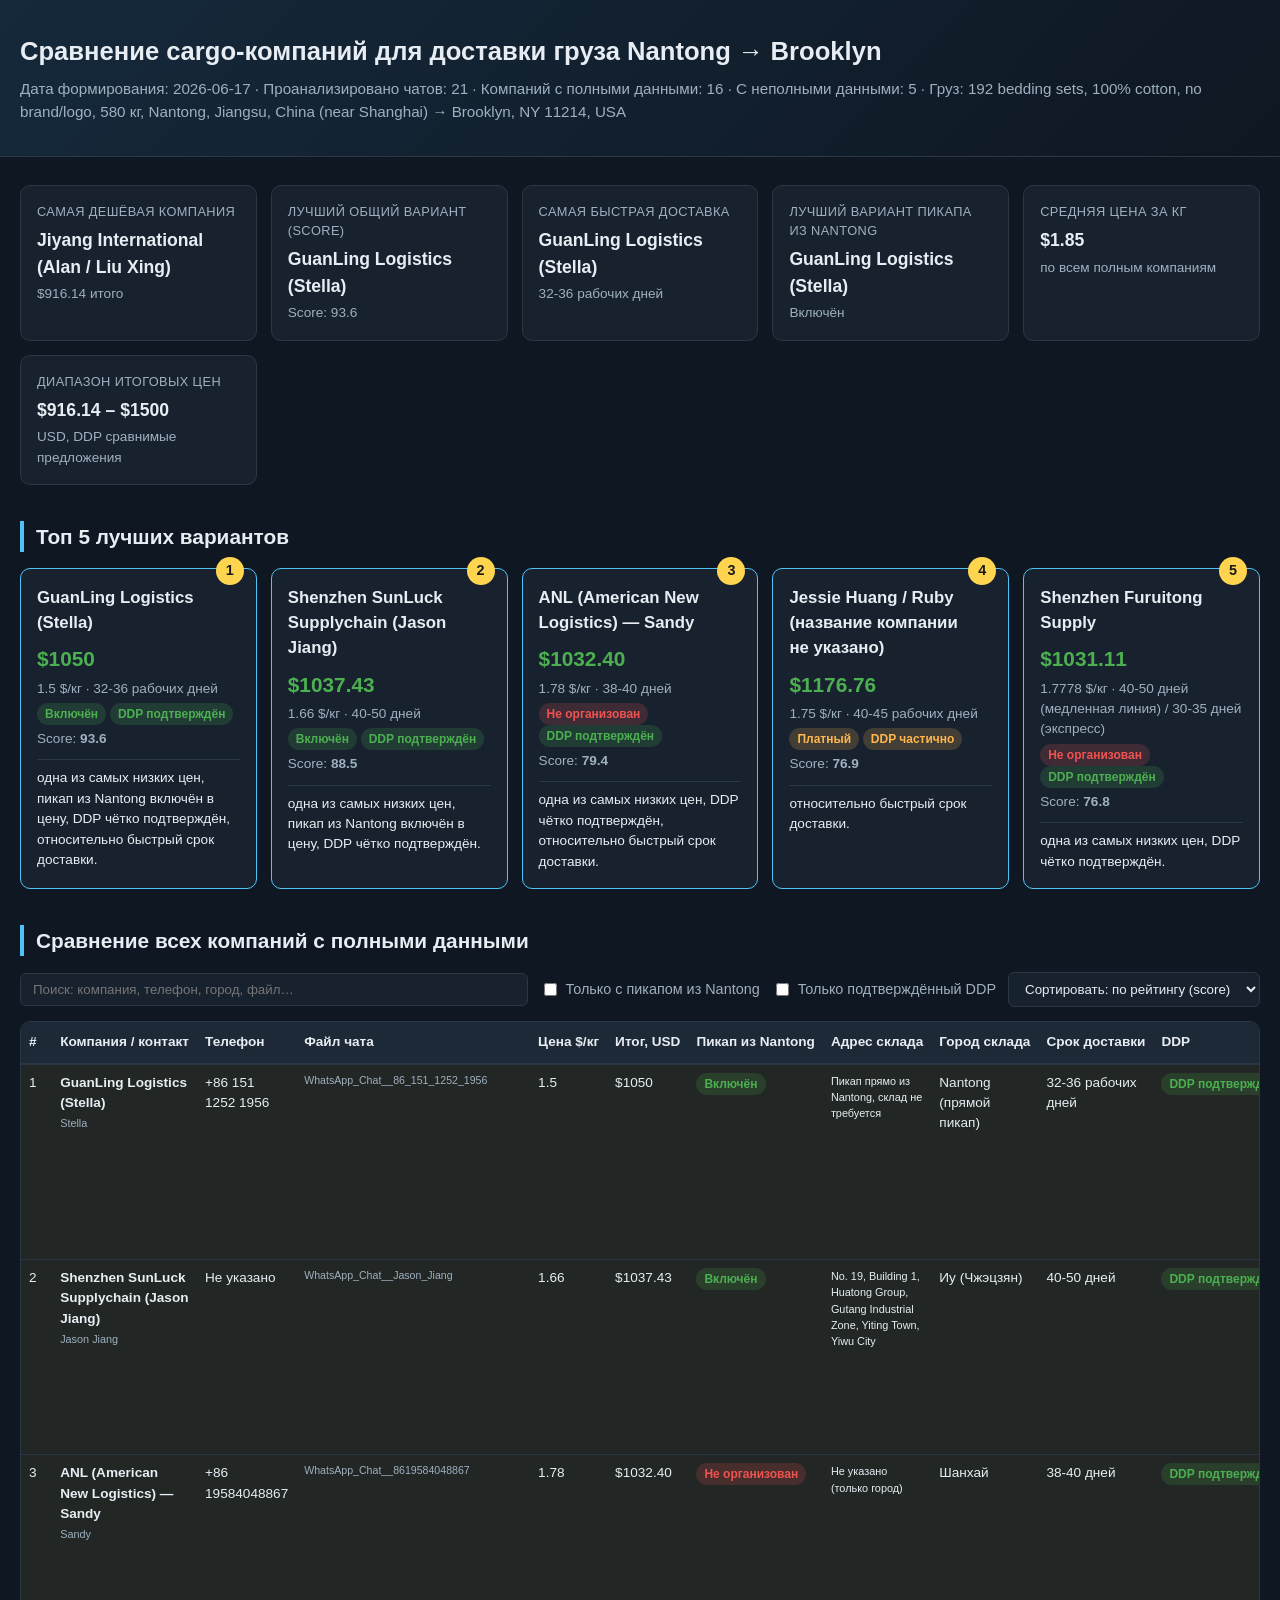
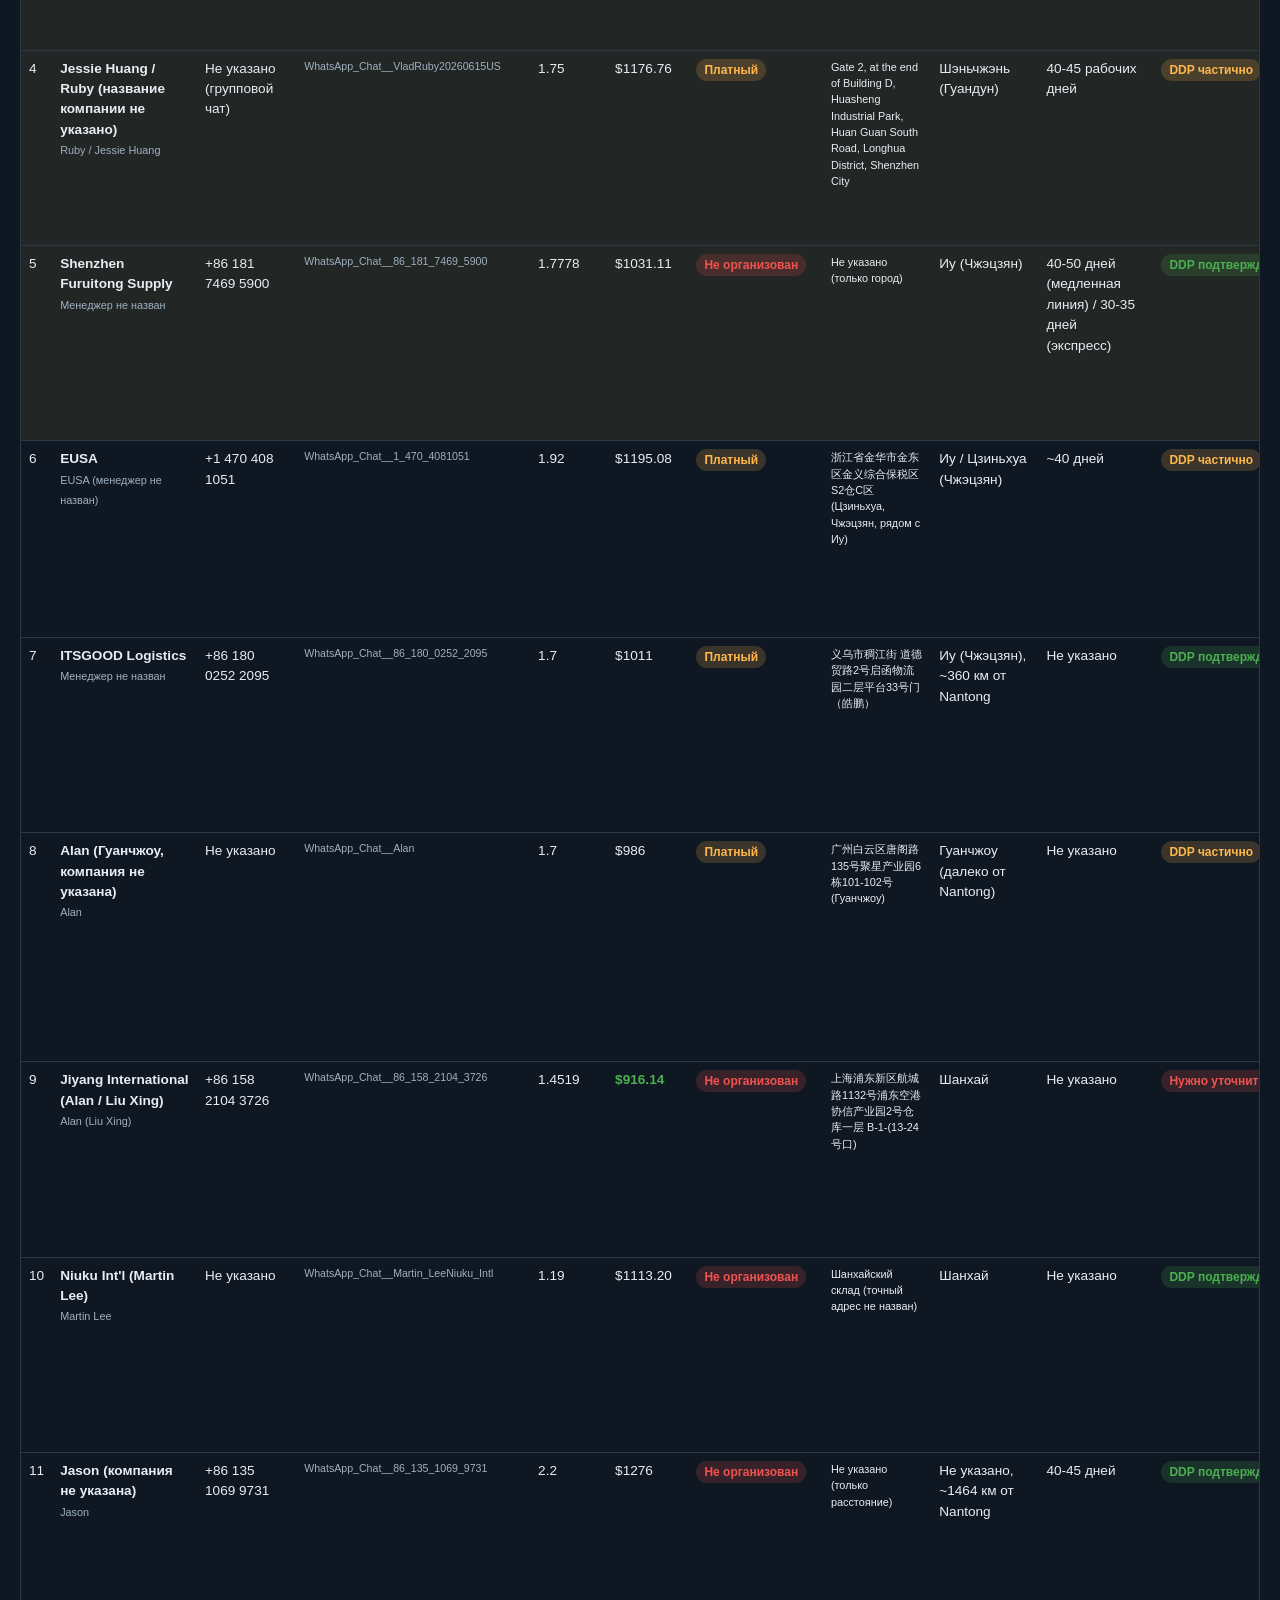
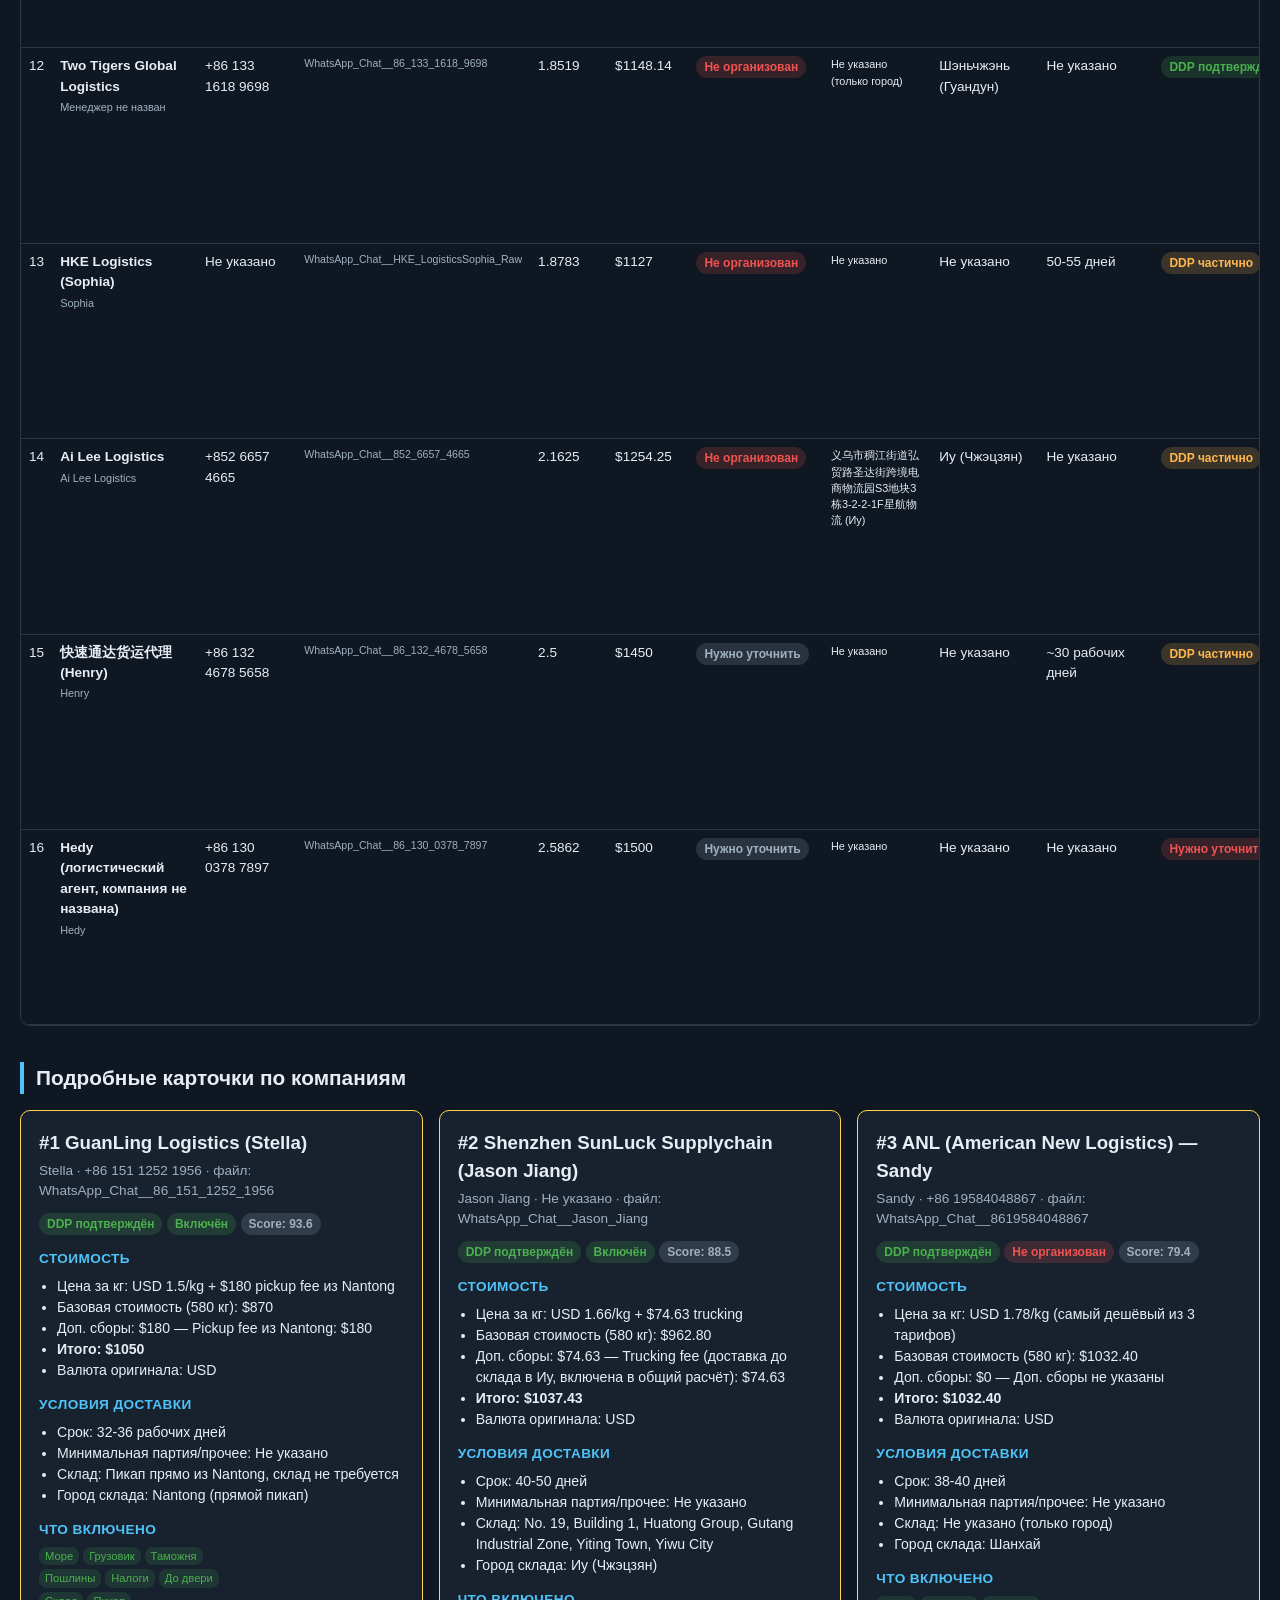
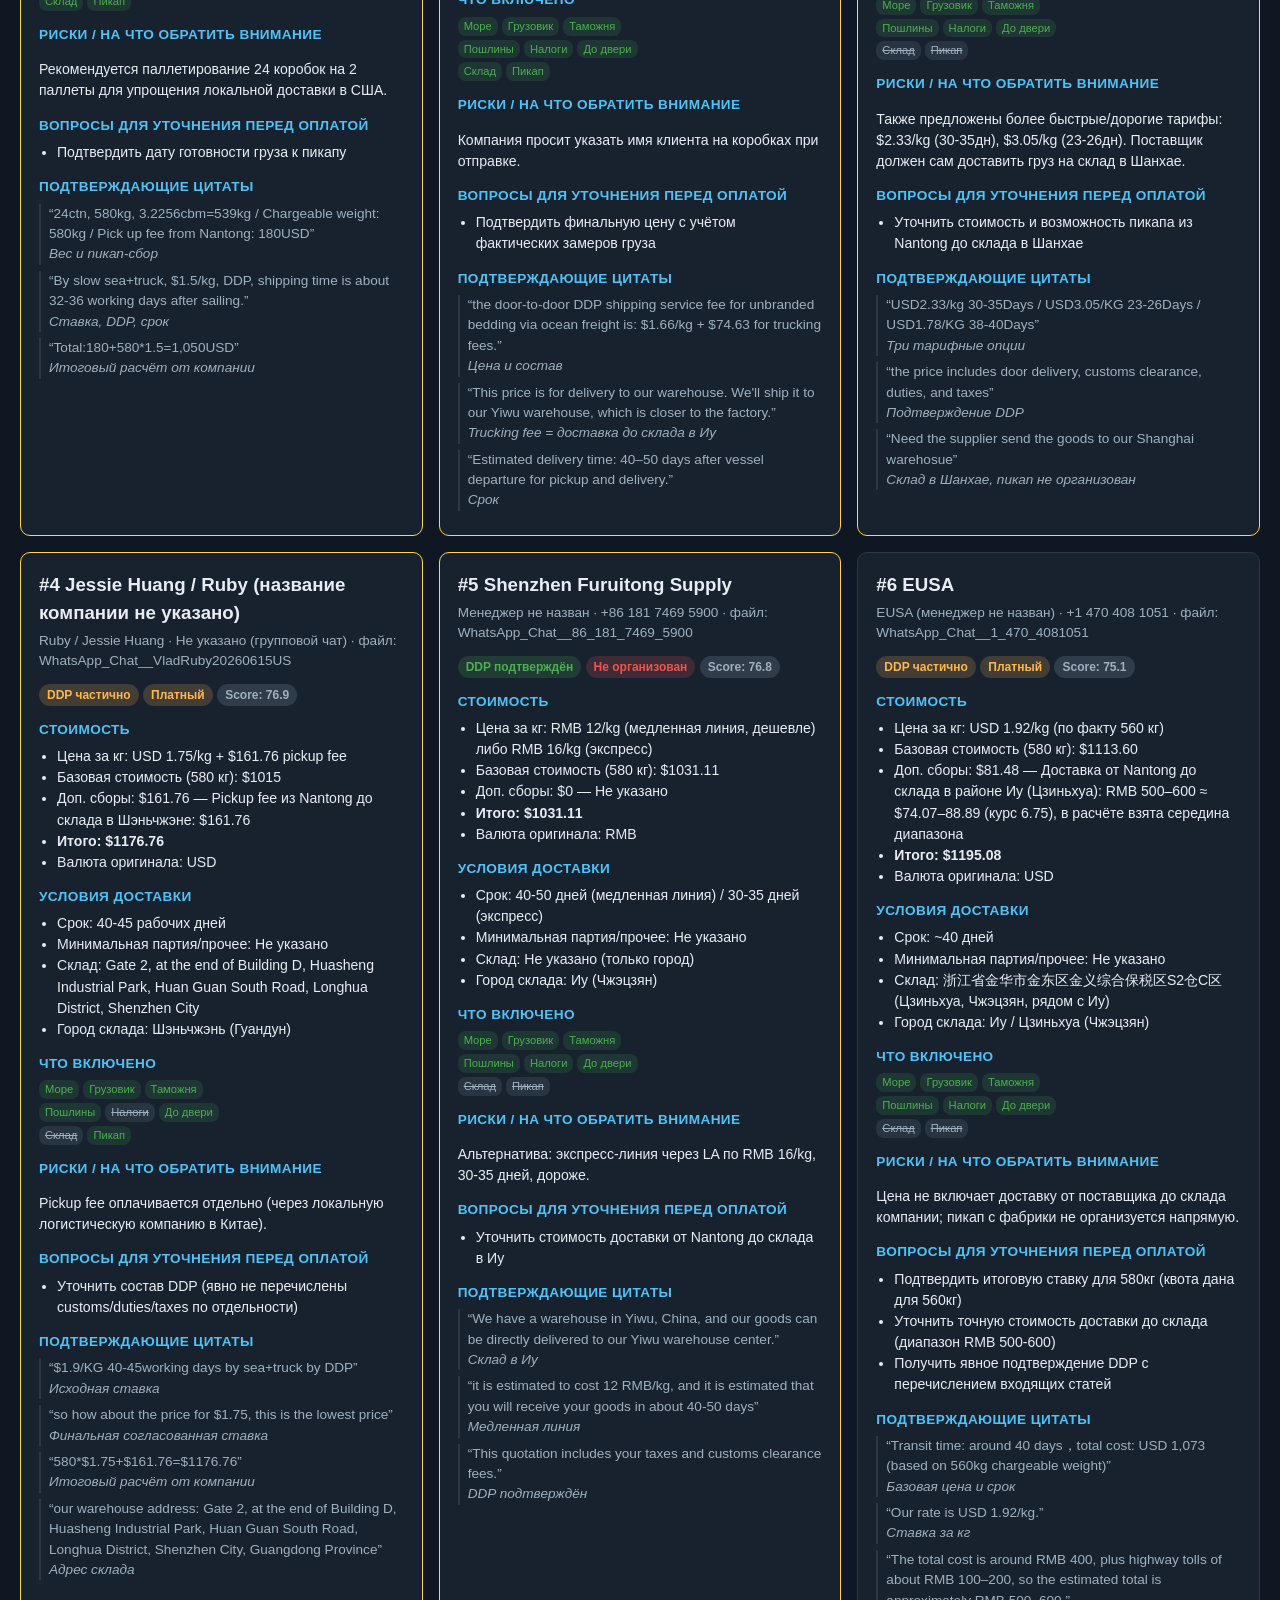
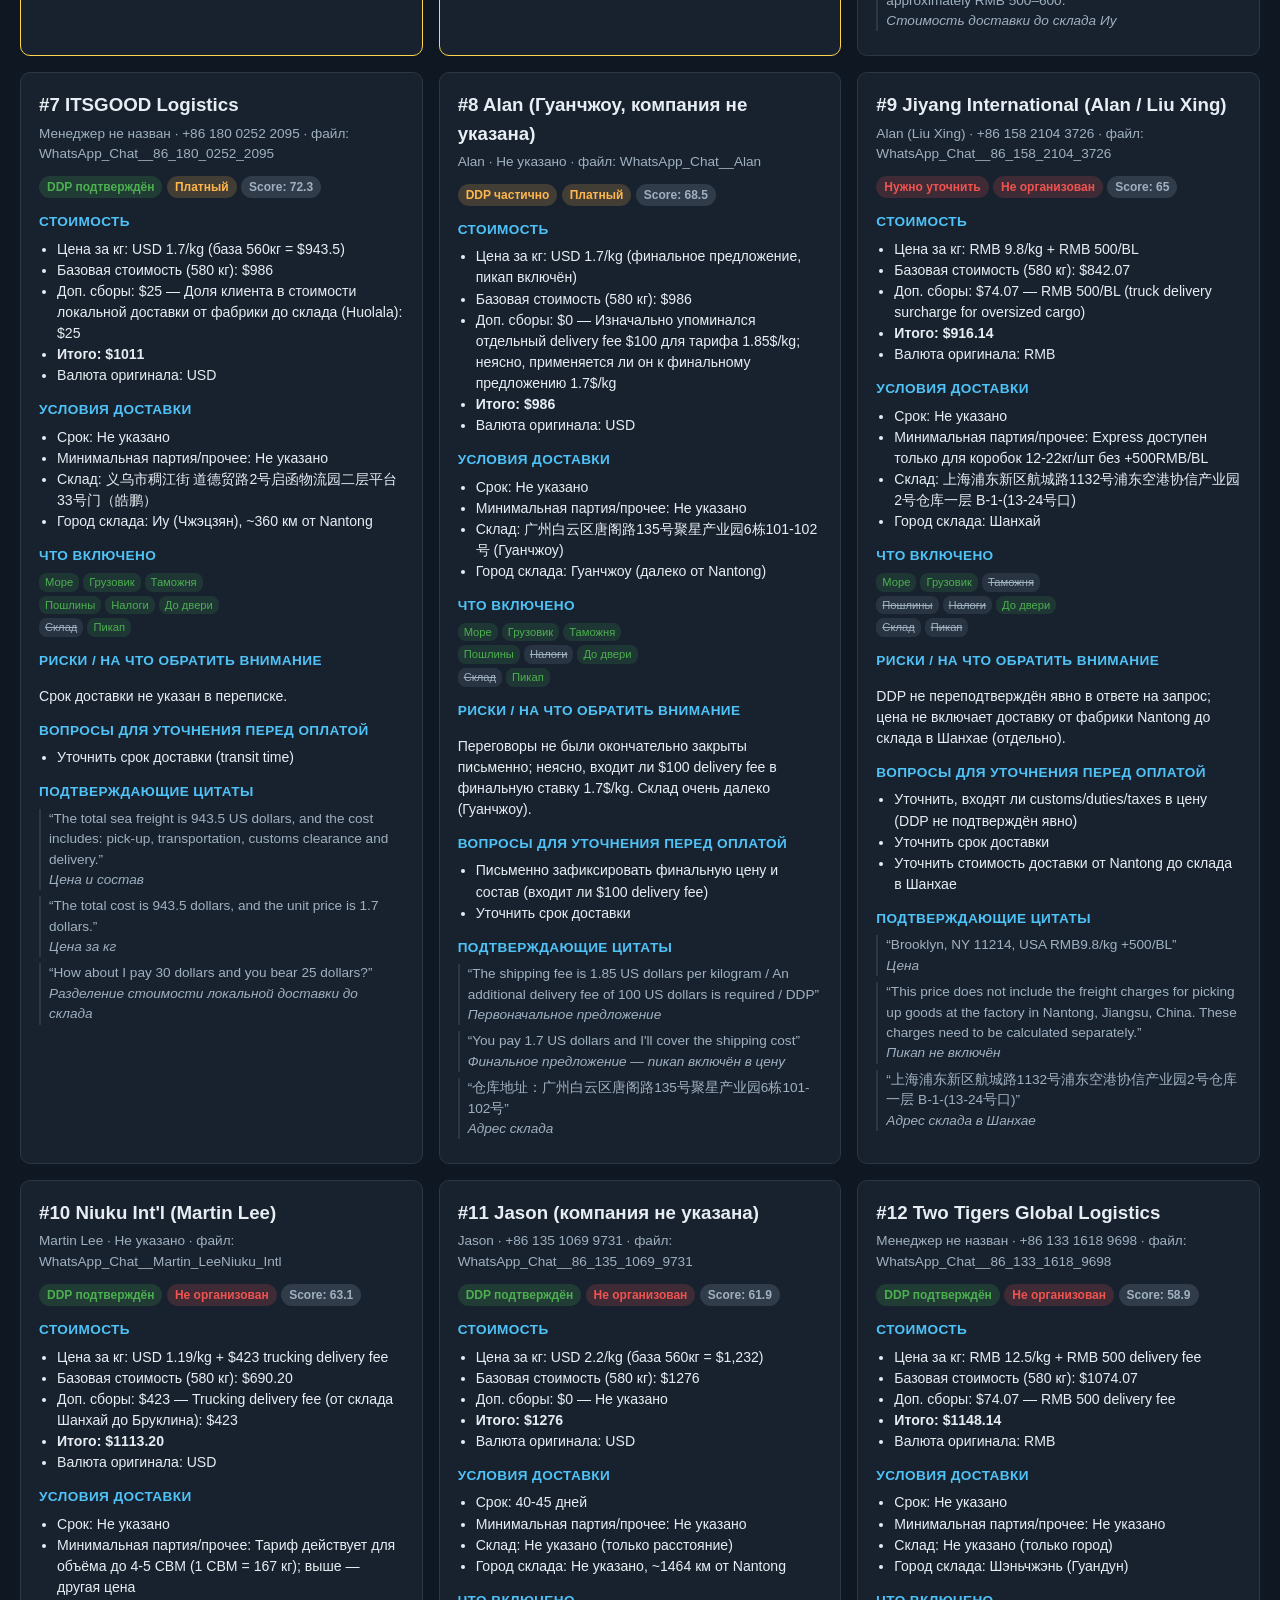
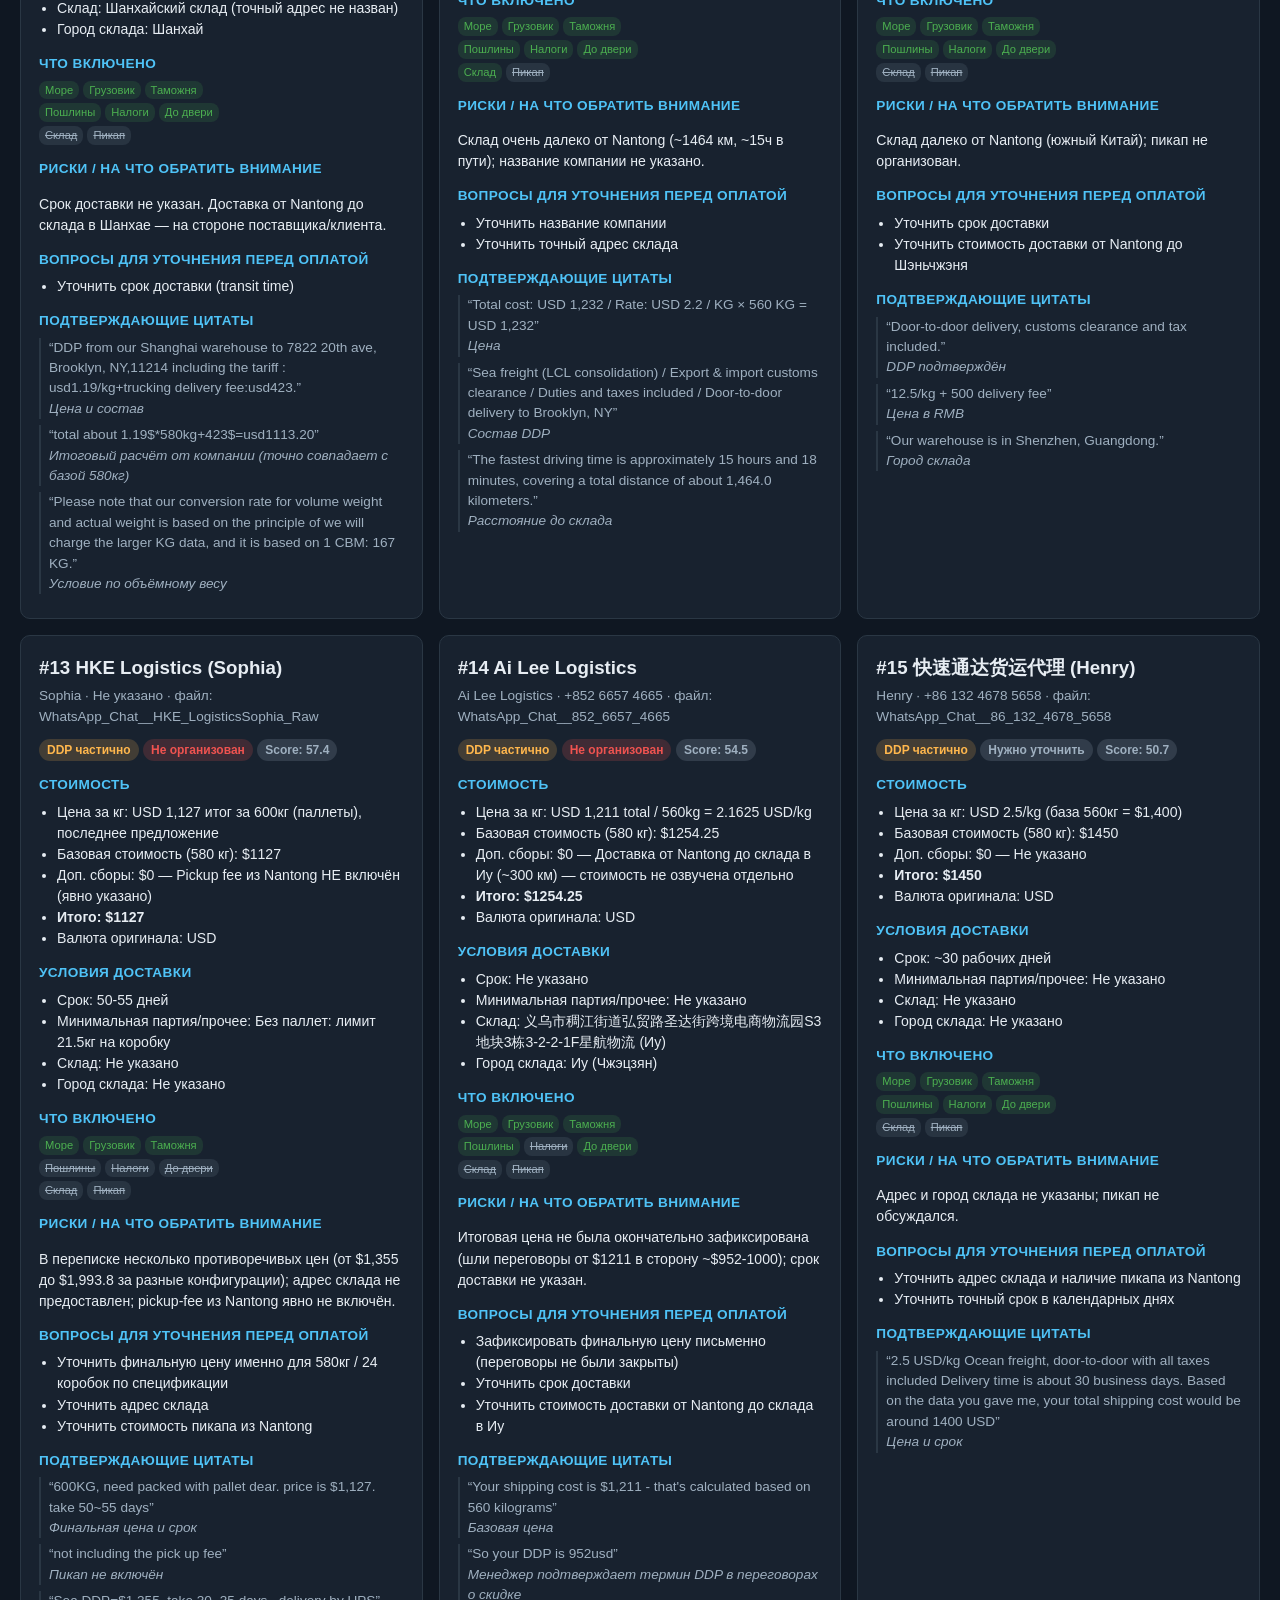
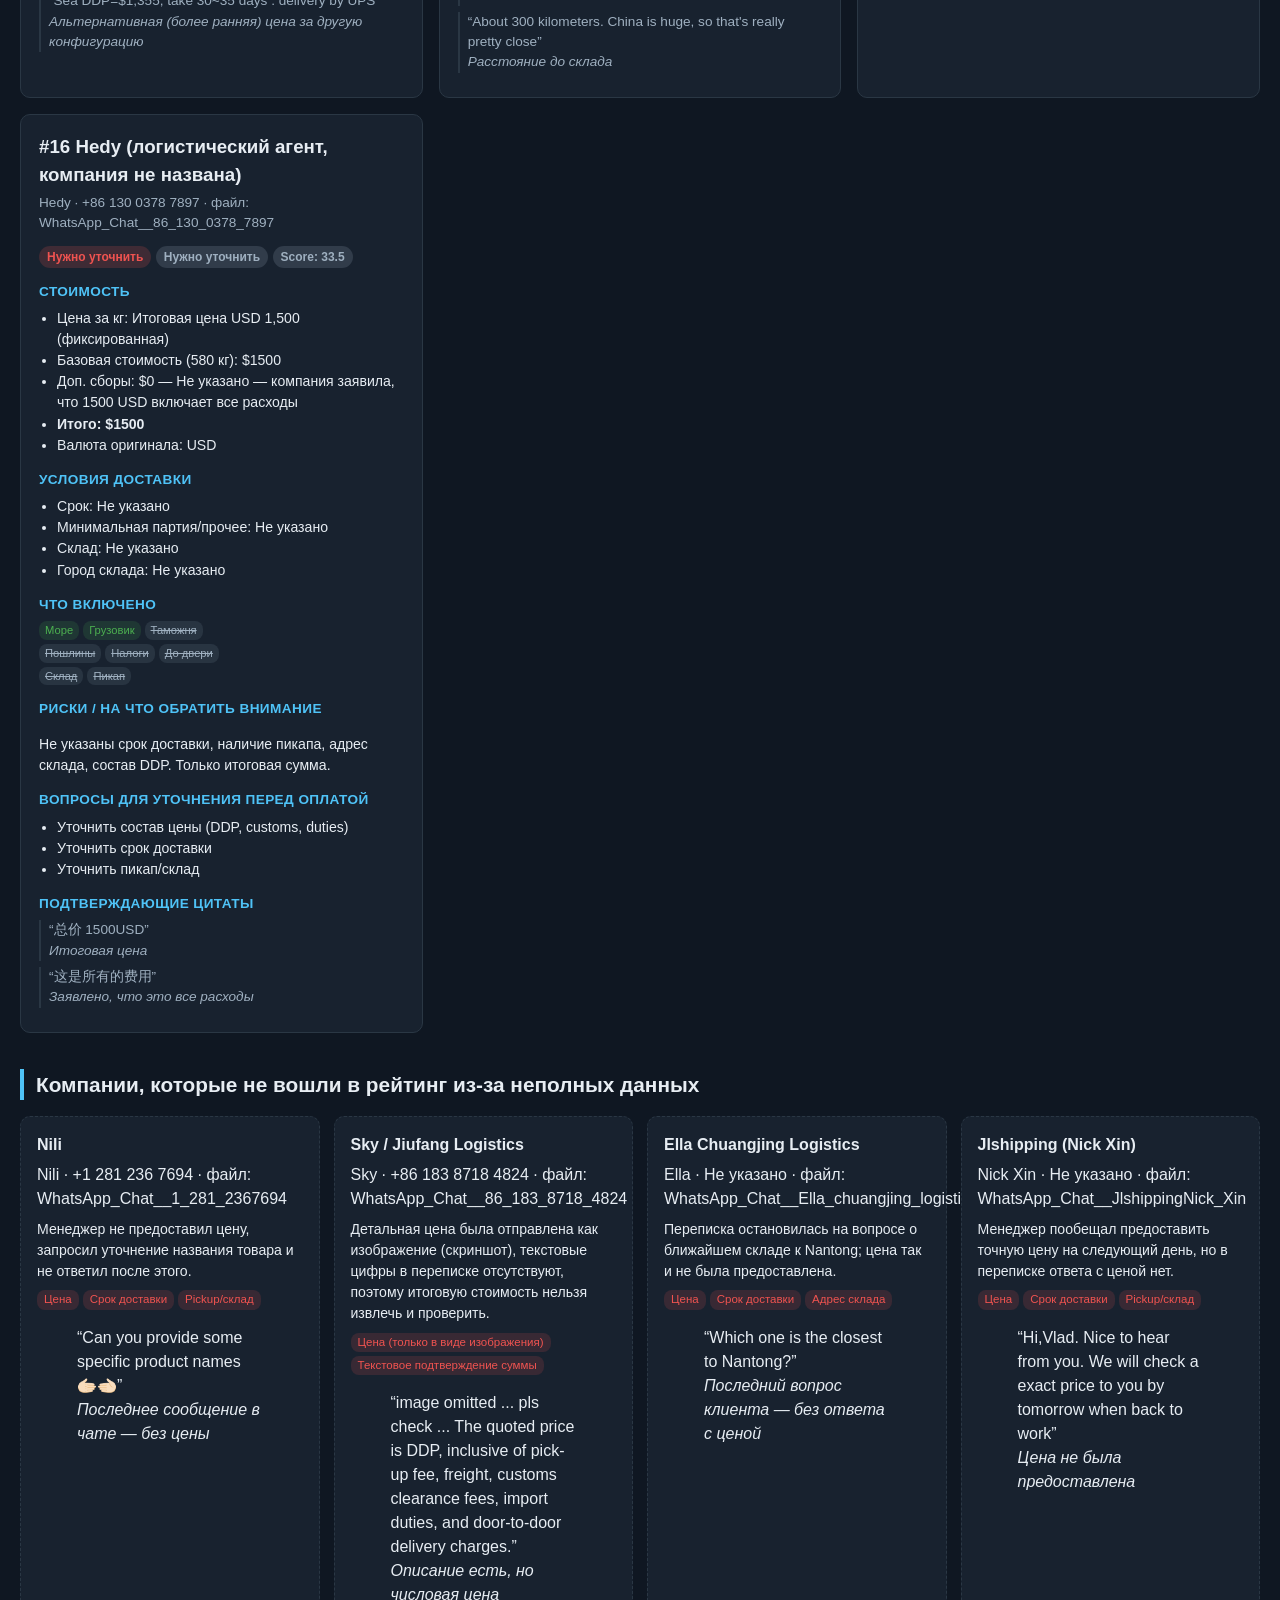
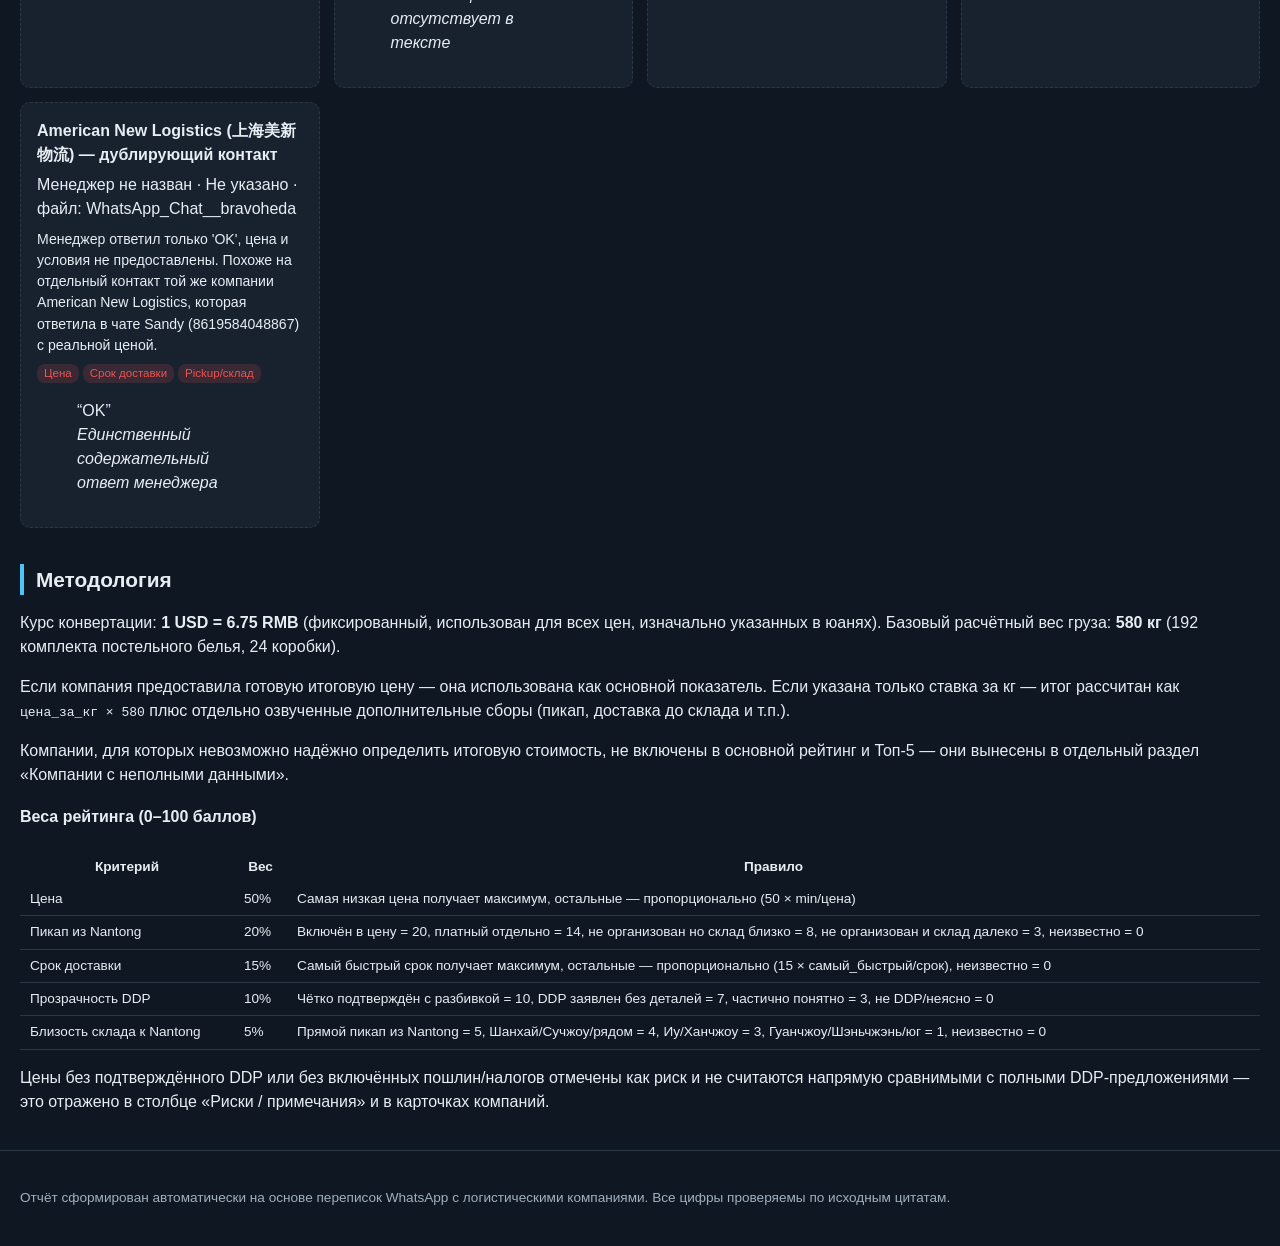
==== cargo-report/index.html @ d0ba2398 "Add cargo company comparison report and GitHub Pages workflow Static HTML/CSS/JS report comparing 21" ====
<!DOCTYPE html>
<html lang="ru">
<head>
<meta charset="UTF-8">
<meta name="viewport" content="width=device-width, initial-scale=1.0">
<title>Сравнение cargo-компаний для доставки груза Nantong → Brooklyn</title>
<link rel="stylesheet" href="styles.css">
</head>
<body>

<header class="header">
  <div class="container">
    <h1>Сравнение cargo-компаний для доставки груза Nantong → Brooklyn</h1>
    <p class="subtitle" id="header-stats">Загрузка данных…</p>
  </div>
</header>

<main class="container">

  <section id="summary-cards" class="summary-cards"></section>

  <section class="section">
    <h2>Топ 5 лучших вариантов</h2>
    <div id="top5" class="top5-grid"></div>
  </section>

  <section class="section">
    <h2>Сравнение всех компаний с полными данными</h2>
    <div class="controls">
      <input type="text" id="search" placeholder="Поиск: компания, телефон, город, файл…">
      <label class="checkbox"><input type="checkbox" id="filter-pickup"> Только с пикапом из Nantong</label>
      <label class="checkbox"><input type="checkbox" id="filter-ddp"> Только подтверждённый DDP</label>
      <select id="sort-by">
        <option value="score">Сортировать: по рейтингу (score)</option>
        <option value="price">Сортировать: по цене</option>
        <option value="transit">Сортировать: по сроку доставки</option>
      </select>
    </div>
    <div class="table-wrap">
      <table id="main-table">
        <thead>
          <tr>
            <th>#</th>
            <th>Компания / контакт</th>
            <th>Телефон</th>
            <th>Файл чата</th>
            <th>Цена $/кг</th>
            <th>Итог, USD</th>
            <th>Пикап из Nantong</th>
            <th>Адрес склада</th>
            <th>Город склада</th>
            <th>Срок доставки</th>
            <th>DDP</th>
            <th>Включено</th>
            <th>Доп. сборы</th>
            <th>Score</th>
            <th>Риски / примечания</th>
            <th>Подтверждение</th>
          </tr>
        </thead>
        <tbody id="main-table-body"></tbody>
      </table>
    </div>
  </section>

  <section class="section">
    <h2>Подробные карточки по компаниям</h2>
    <div id="detail-cards" class="detail-cards"></div>
  </section>

  <section class="section">
    <h2>Компании, которые не вошли в рейтинг из-за неполных данных</h2>
    <div id="incomplete-list" class="incomplete-list"></div>
  </section>

  <section class="section methodology">
    <h2>Методология</h2>
    <div id="methodology"></div>
  </section>

</main>

<footer class="footer">
  <div class="container">
    <p>Отчёт сформирован автоматически на основе переписок WhatsApp с логистическими компаниями. Все цифры проверяемы по исходным цитатам.</p>
  </div>
</footer>

<script src="app.js"></script>
</body>
</html>
---- cargo-report/styles.css ----
:root {
  --bg: #0f1722;
  --bg-card: #18222f;
  --bg-card-alt: #1d2937;
  --text: #e7edf3;
  --text-dim: #9fb0c0;
  --accent: #4fc3f7;
  --green: #4caf50;
  --yellow: #ffb74d;
  --red: #ef5350;
  --border: #2a3744;
  --gold: #ffd54f;
}

* { box-sizing: border-box; }

body {
  margin: 0;
  font-family: -apple-system, BlinkMacSystemFont, "Segoe UI", Roboto, Helvetica, Arial, sans-serif;
  background: var(--bg);
  color: var(--text);
  line-height: 1.5;
}

.container {
  max-width: 1280px;
  margin: 0 auto;
  padding: 0 20px;
}

.header {
  background: linear-gradient(135deg, #15293b, #0f1722);
  padding: 32px 0;
  border-bottom: 1px solid var(--border);
}

.header h1 {
  margin: 0 0 8px;
  font-size: 1.6rem;
}

.subtitle {
  color: var(--text-dim);
  margin: 0;
  font-size: 0.95rem;
}

.section {
  margin: 36px 0;
}

.section h2 {
  font-size: 1.3rem;
  border-left: 4px solid var(--accent);
  padding-left: 12px;
  margin-bottom: 16px;
}

/* Summary cards */
.summary-cards {
  display: grid;
  grid-template-columns: repeat(auto-fit, minmax(200px, 1fr));
  gap: 14px;
  margin-top: 28px;
}

.summary-card {
  background: var(--bg-card);
  border: 1px solid var(--border);
  border-radius: 10px;
  padding: 16px;
}

.summary-card .label {
  color: var(--text-dim);
  font-size: 0.8rem;
  text-transform: uppercase;
  letter-spacing: 0.03em;
  margin-bottom: 6px;
}

.summary-card .value {
  font-size: 1.1rem;
  font-weight: 600;
}

.summary-card .sub {
  color: var(--text-dim);
  font-size: 0.85rem;
  margin-top: 4px;
}

/* Top 5 */
.top5-grid {
  display: grid;
  grid-template-columns: repeat(auto-fit, minmax(230px, 1fr));
  gap: 14px;
}

.top5-card {
  background: var(--bg-card);
  border: 1px solid var(--accent);
  border-radius: 10px;
  padding: 16px;
  position: relative;
}

.top5-card .rank {
  position: absolute;
  top: -12px;
  right: 12px;
  background: var(--gold);
  color: #1a1a1a;
  font-weight: 700;
  border-radius: 50%;
  width: 28px;
  height: 28px;
  display: flex;
  align-items: center;
  justify-content: center;
  font-size: 0.9rem;
}

.top5-card h3 {
  margin: 0 0 8px;
  font-size: 1.05rem;
  padding-right: 24px;
}

.top5-card .price {
  font-size: 1.3rem;
  font-weight: 700;
  color: var(--green);
}

.top5-card .meta-line {
  font-size: 0.85rem;
  color: var(--text-dim);
  margin-top: 4px;
}

.top5-card .rationale {
  margin-top: 10px;
  font-size: 0.85rem;
  border-top: 1px solid var(--border);
  padding-top: 8px;
}

/* Controls */
.controls {
  display: flex;
  flex-wrap: wrap;
  gap: 12px;
  align-items: center;
  margin-bottom: 14px;
}

.controls input[type="text"] {
  flex: 1 1 240px;
  padding: 8px 12px;
  border-radius: 6px;
  border: 1px solid var(--border);
  background: var(--bg-card);
  color: var(--text);
}

.controls select {
  padding: 8px 12px;
  border-radius: 6px;
  border: 1px solid var(--border);
  background: var(--bg-card);
  color: var(--text);
}

.checkbox {
  display: flex;
  align-items: center;
  gap: 6px;
  font-size: 0.9rem;
  color: var(--text-dim);
}

/* Table */
.table-wrap {
  overflow-x: auto;
  border: 1px solid var(--border);
  border-radius: 10px;
}

table {
  border-collapse: collapse;
  width: 100%;
  min-width: 1400px;
  font-size: 0.85rem;
}

thead th {
  position: sticky;
  top: 0;
  background: #1d2937;
  text-align: left;
  padding: 10px 8px;
  border-bottom: 2px solid var(--border);
  cursor: pointer;
  white-space: nowrap;
  z-index: 2;
}

tbody td {
  padding: 8px;
  border-bottom: 1px solid var(--border);
  vertical-align: top;
}

tbody tr:hover {
  background: var(--bg-card-alt);
}

tbody tr.top5-row {
  background: rgba(255, 213, 79, 0.08);
}

.best-price {
  color: var(--green);
  font-weight: 700;
}

/* Badges */
.badge {
  display: inline-block;
  padding: 2px 8px;
  border-radius: 12px;
  font-size: 0.75rem;
  font-weight: 600;
  white-space: nowrap;
}

.badge-green { background: rgba(76,175,80,0.18); color: var(--green); }
.badge-yellow { background: rgba(255,183,77,0.18); color: var(--yellow); }
.badge-red { background: rgba(239,83,80,0.18); color: var(--red); }
.badge-gray { background: rgba(159,176,192,0.18); color: var(--text-dim); }

.included-list {
  display: flex;
  flex-wrap: wrap;
  gap: 4px;
  max-width: 220px;
}

.inc-tag {
  font-size: 0.7rem;
  padding: 1px 6px;
  border-radius: 8px;
  background: rgba(76,175,80,0.15);
  color: var(--green);
}

.inc-tag.off {
  background: rgba(159,176,192,0.12);
  color: var(--text-dim);
  text-decoration: line-through;
}

.quote-toggle {
  background: none;
  border: 1px solid var(--border);
  color: var(--accent);
  border-radius: 6px;
  padding: 4px 8px;
  font-size: 0.75rem;
  cursor: pointer;
}

.quotes-box {
  margin-top: 6px;
  font-size: 0.78rem;
  color: var(--text-dim);
  max-width: 280px;
}

.quotes-box blockquote {
  margin: 4px 0;
  padding-left: 8px;
  border-left: 2px solid var(--border);
}

.hidden {
  display: none;
}

/* Detail cards */
.detail-cards {
  display: grid;
  grid-template-columns: repeat(auto-fit, minmax(320px, 1fr));
  gap: 16px;
}

.detail-card {
  background: var(--bg-card);
  border: 1px solid var(--border);
  border-radius: 10px;
  padding: 18px;
}

.detail-card.top5 {
  border-color: var(--gold);
}

.detail-card h3 {
  margin: 0 0 4px;
}

.detail-card .contact-line {
  color: var(--text-dim);
  font-size: 0.85rem;
  margin-bottom: 10px;
}

.detail-card h4 {
  margin: 14px 0 6px;
  font-size: 0.85rem;
  color: var(--accent);
  text-transform: uppercase;
  letter-spacing: 0.03em;
}

.detail-card ul {
  margin: 0;
  padding-left: 18px;
  font-size: 0.88rem;
}

.detail-card blockquote {
  font-size: 0.85rem;
  border-left: 2px solid var(--border);
  margin: 6px 0;
  padding-left: 8px;
  color: var(--text-dim);
}

/* Incomplete list */
.incomplete-list {
  display: grid;
  grid-template-columns: repeat(auto-fit, minmax(280px, 1fr));
  gap: 14px;
}

.incomplete-card {
  background: var(--bg-card);
  border: 1px dashed var(--border);
  border-radius: 10px;
  padding: 16px;
}

.incomplete-card h3 {
  margin: 0 0 6px;
  font-size: 1rem;
}

.incomplete-card .reason {
  font-size: 0.88rem;
  margin: 8px 0;
}

.incomplete-card .missing-tags {
  display: flex;
  flex-wrap: wrap;
  gap: 4px;
  margin-bottom: 8px;
}

.missing-tag {
  font-size: 0.72rem;
  padding: 1px 7px;
  border-radius: 8px;
  background: rgba(239,83,80,0.15);
  color: var(--red);
}

/* Methodology */
.methodology ul {
  padding-left: 20px;
}

.methodology table {
  min-width: 0;
  margin: 10px 0;
}

.methodology td, .methodology th {
  padding: 6px 10px;
}

.footer {
  border-top: 1px solid var(--border);
  padding: 24px 0;
  color: var(--text-dim);
  font-size: 0.85rem;
}

@media (max-width: 700px) {
  .header h1 { font-size: 1.25rem; }
  table { min-width: 1000px; }
}
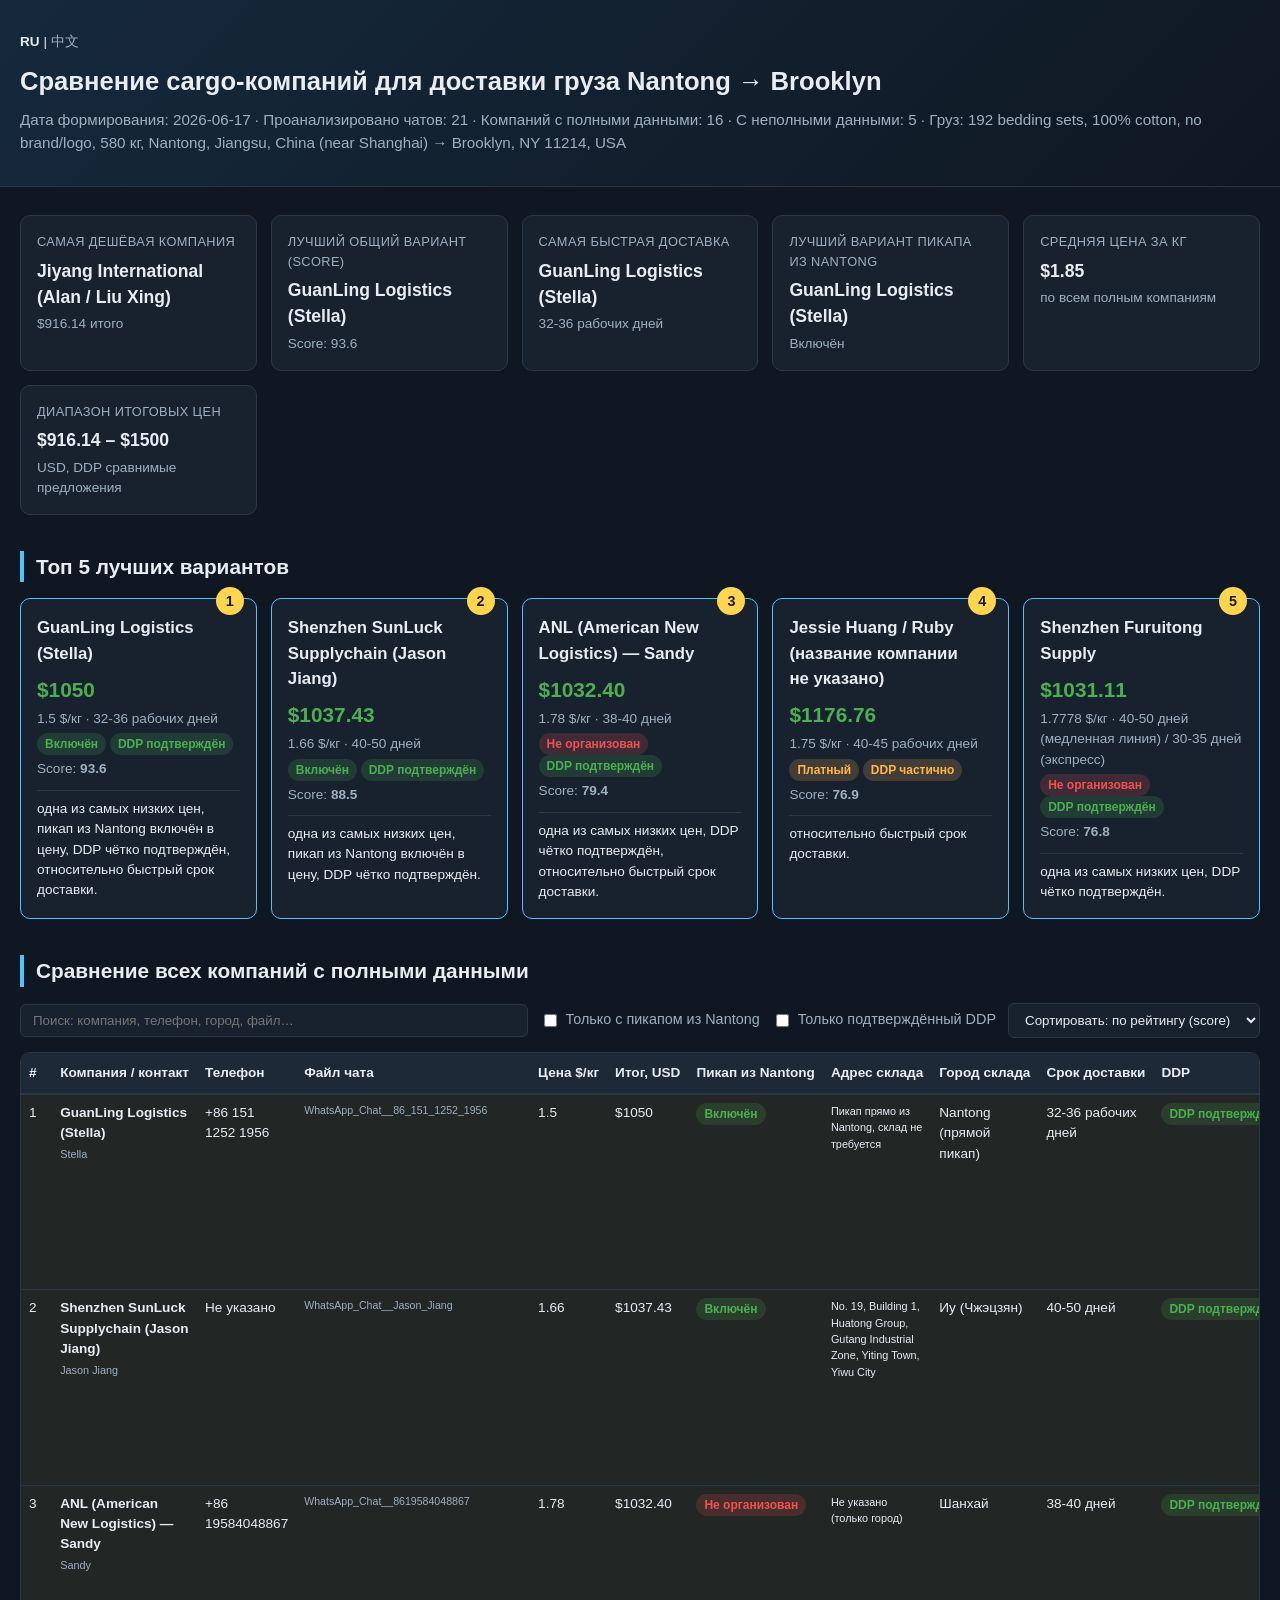
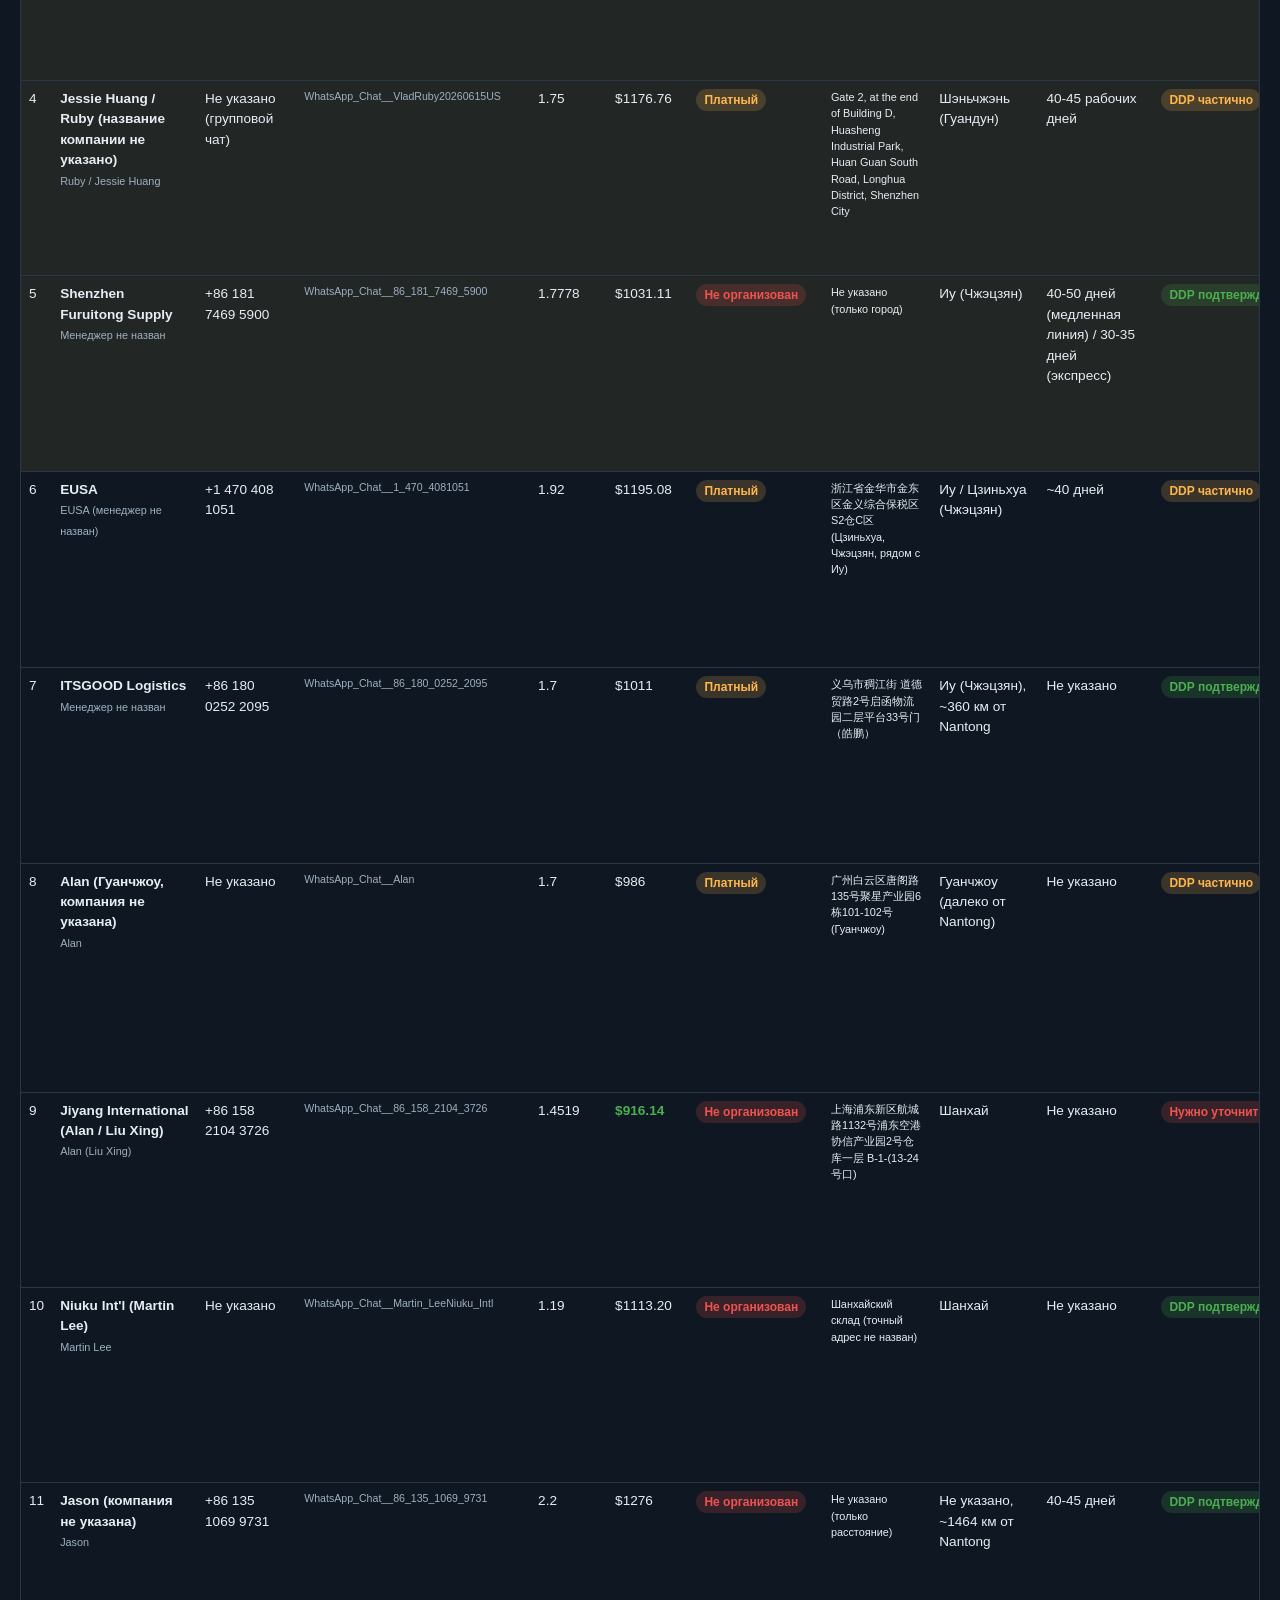
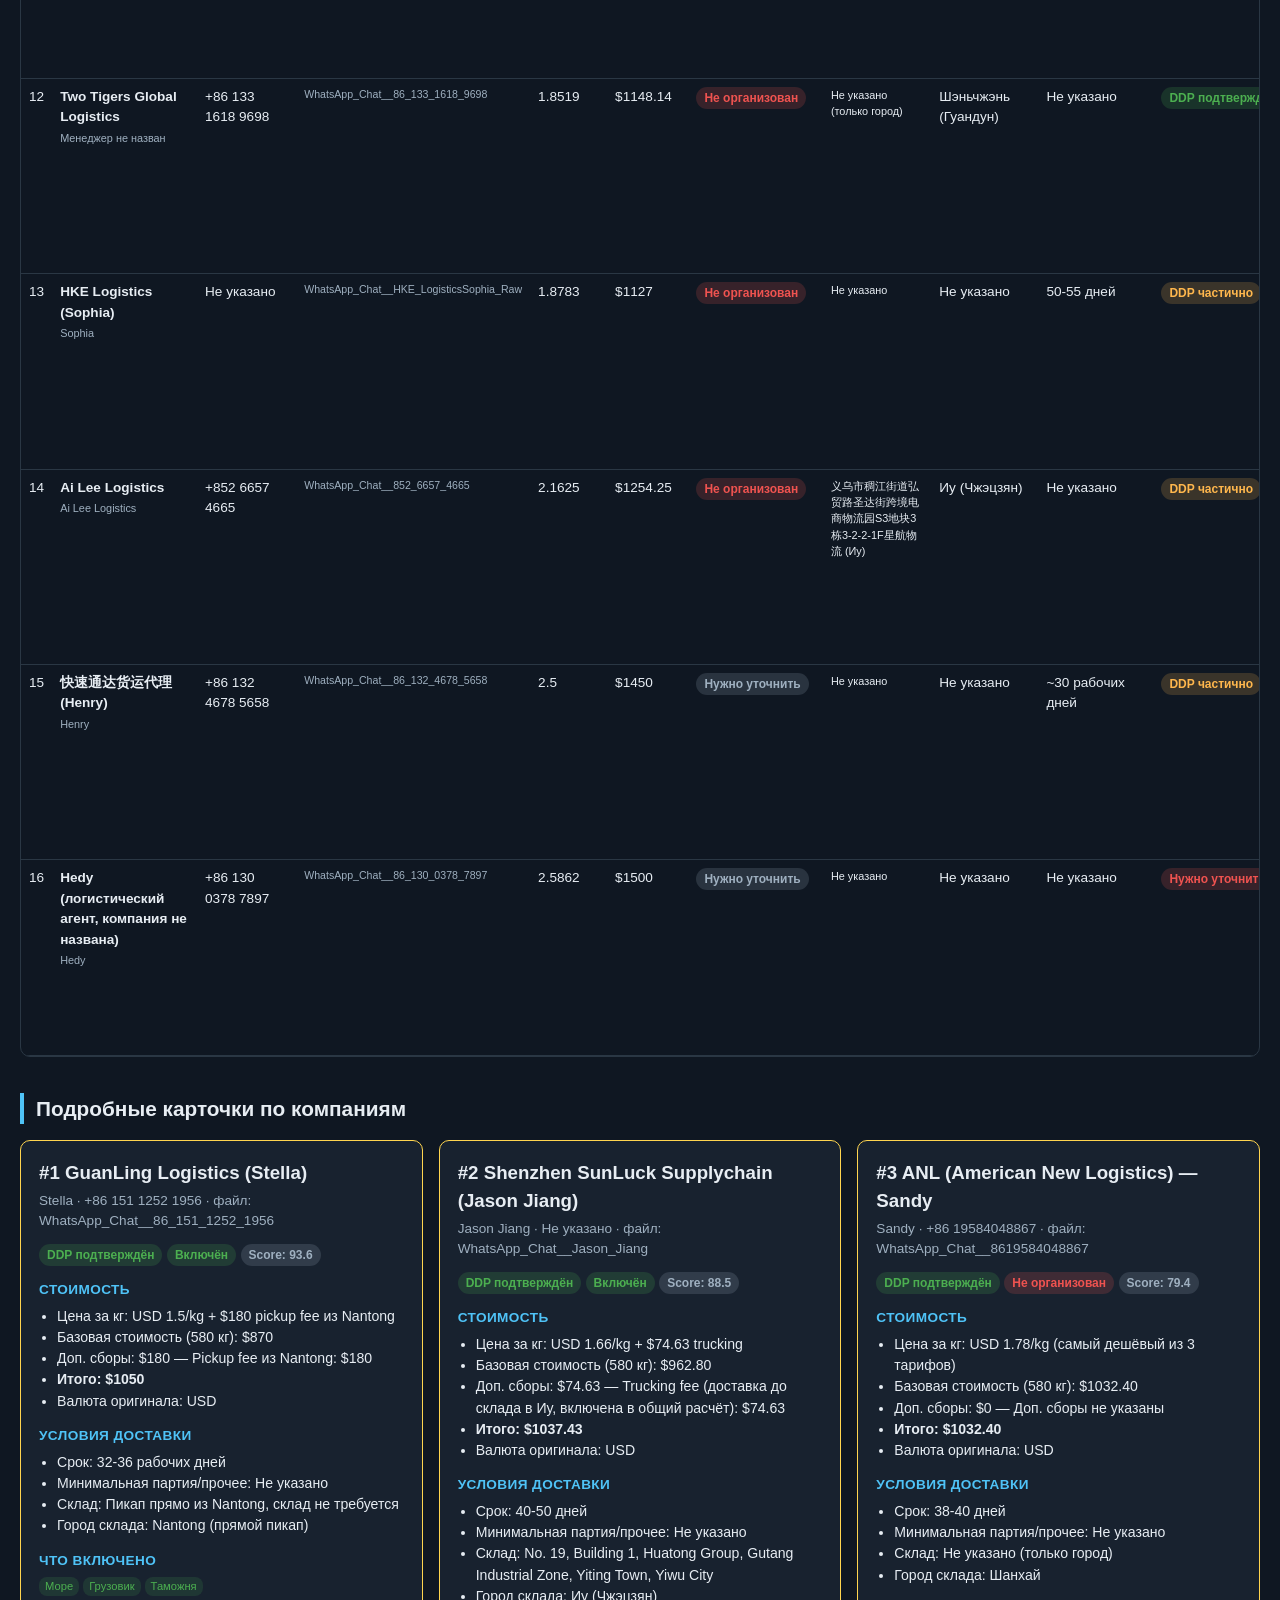
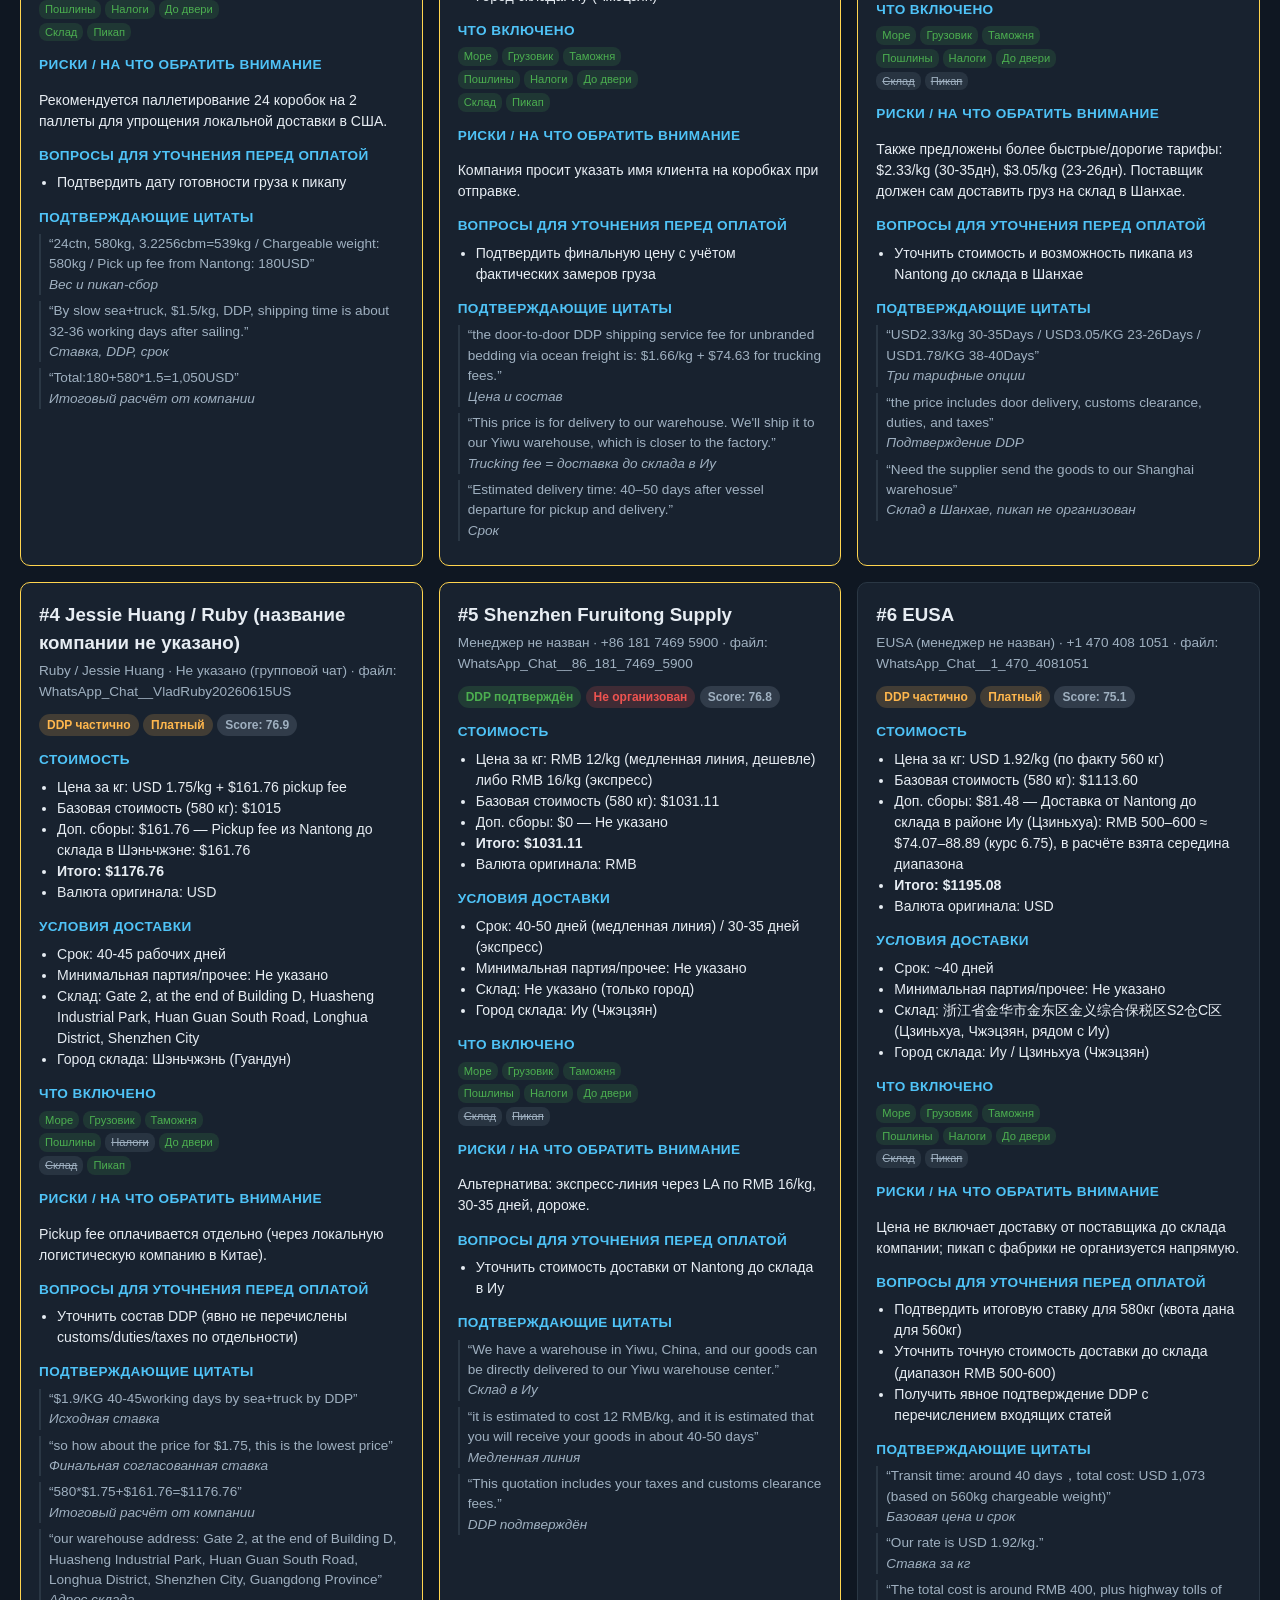
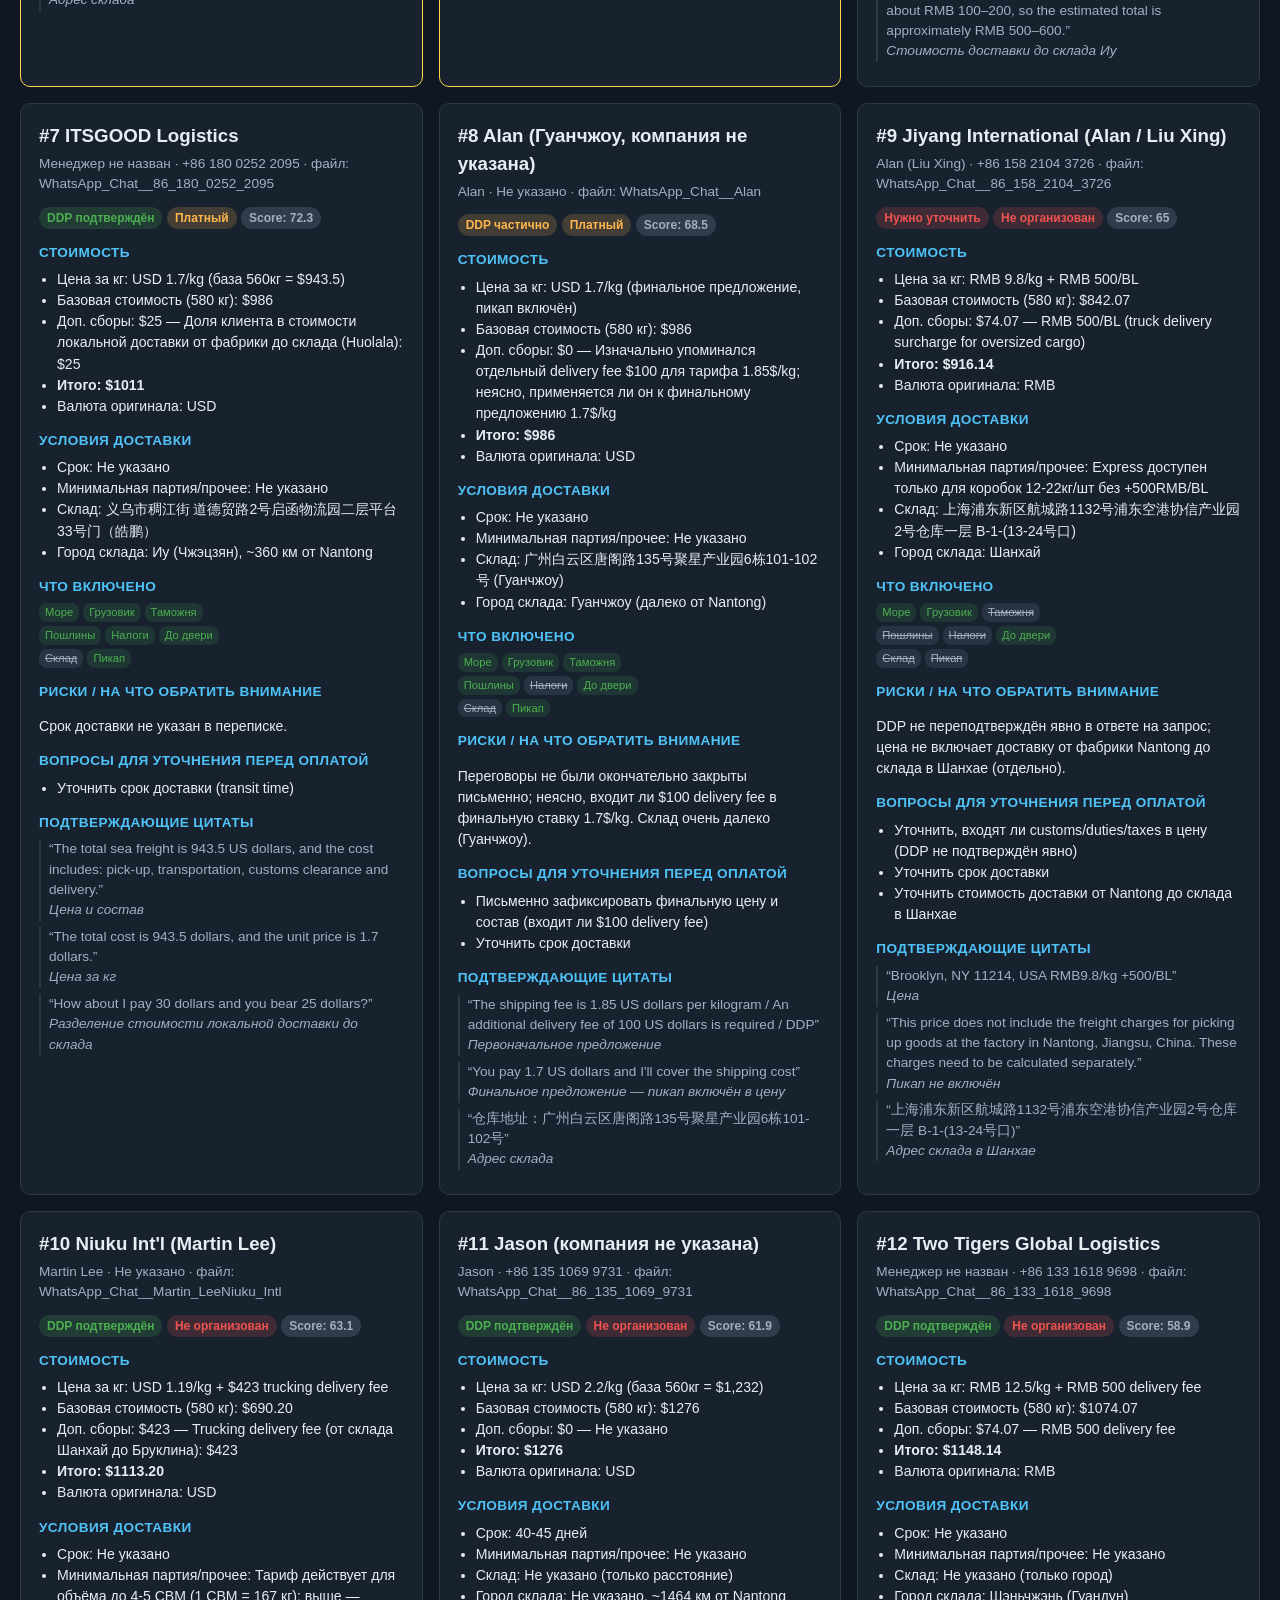
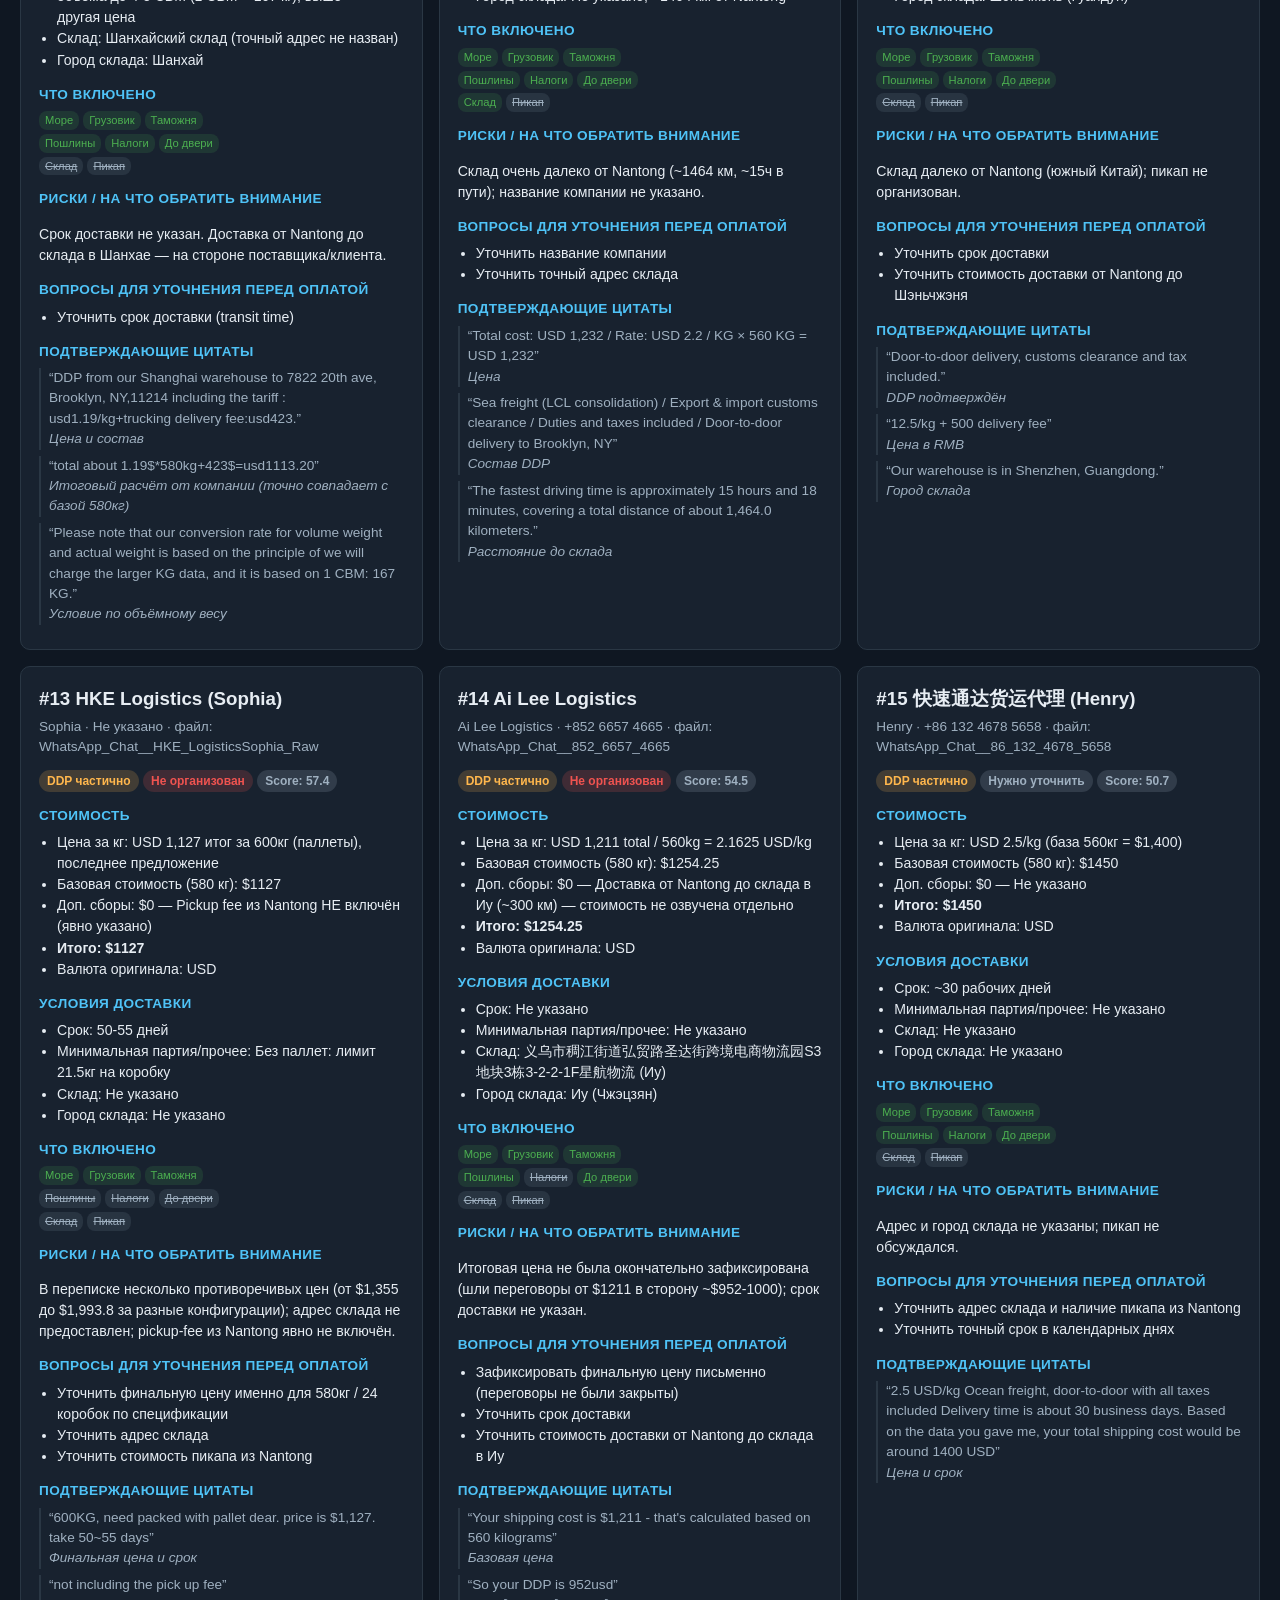
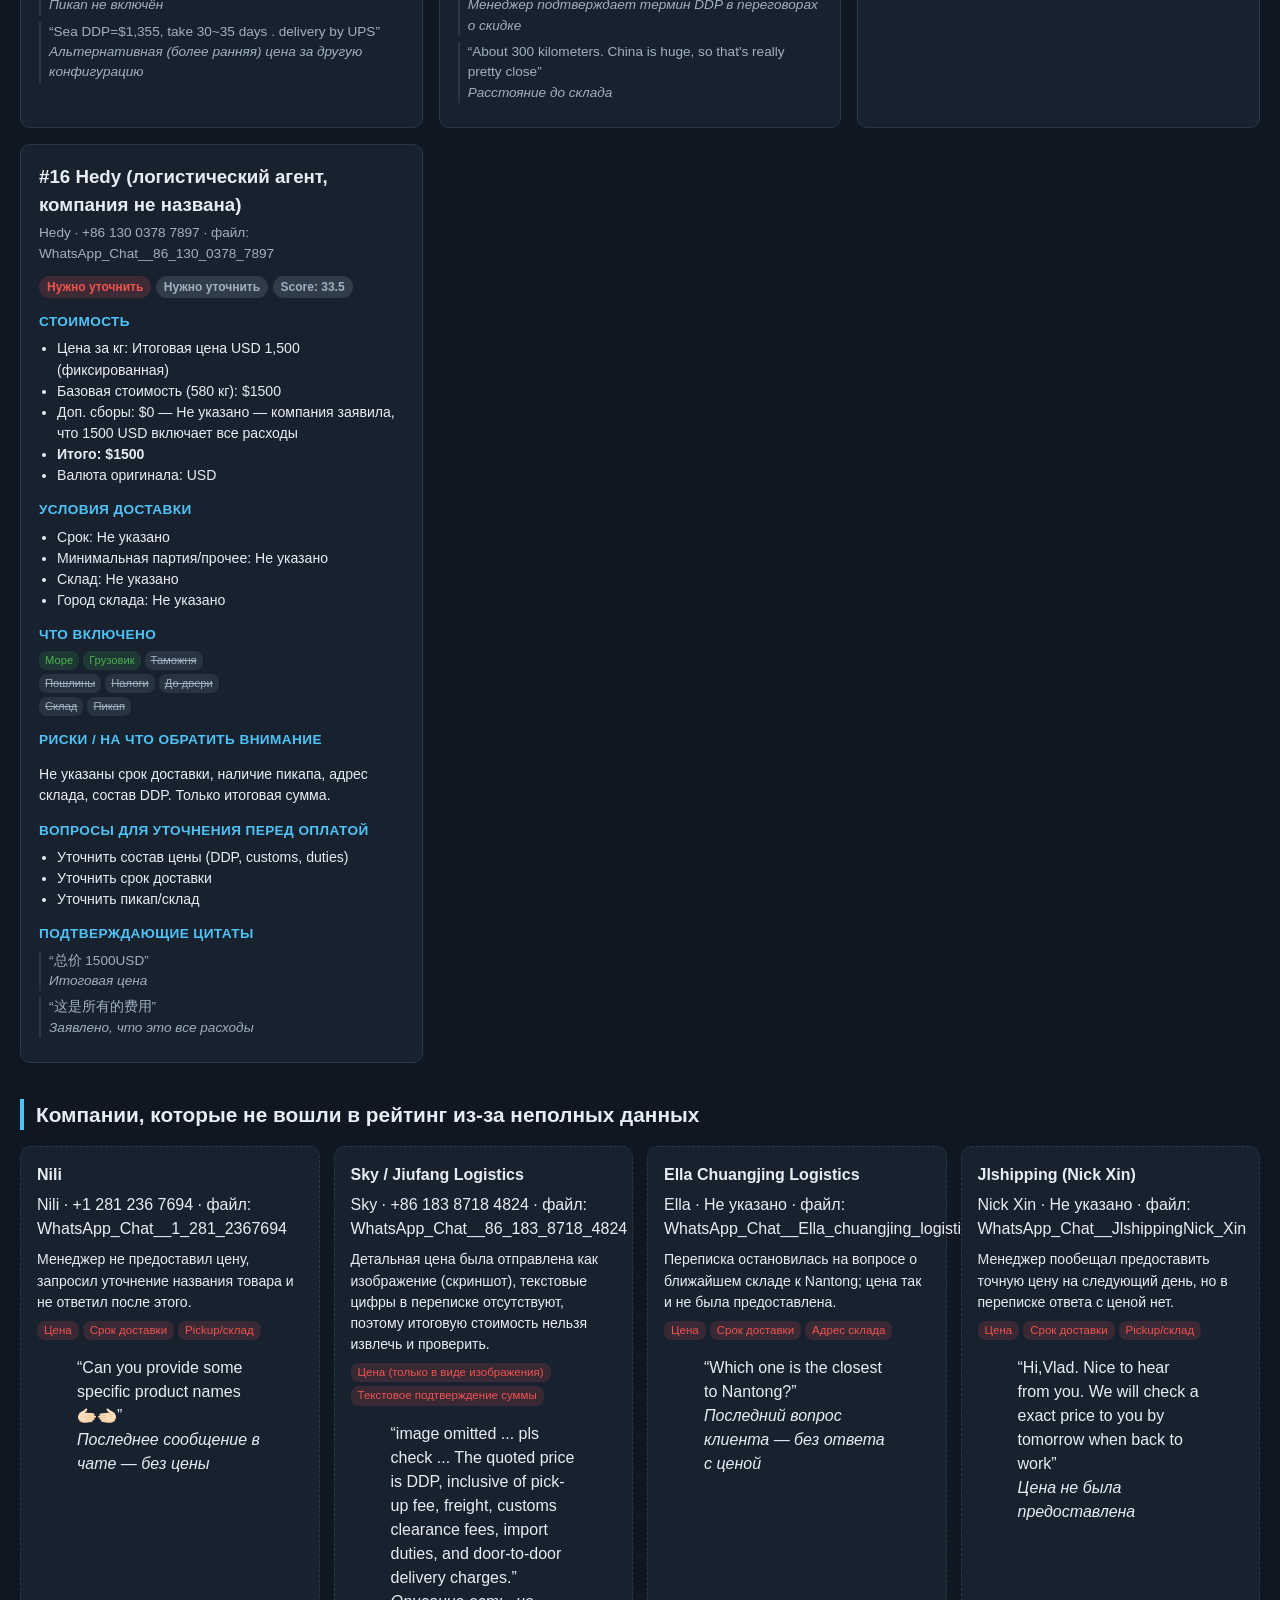
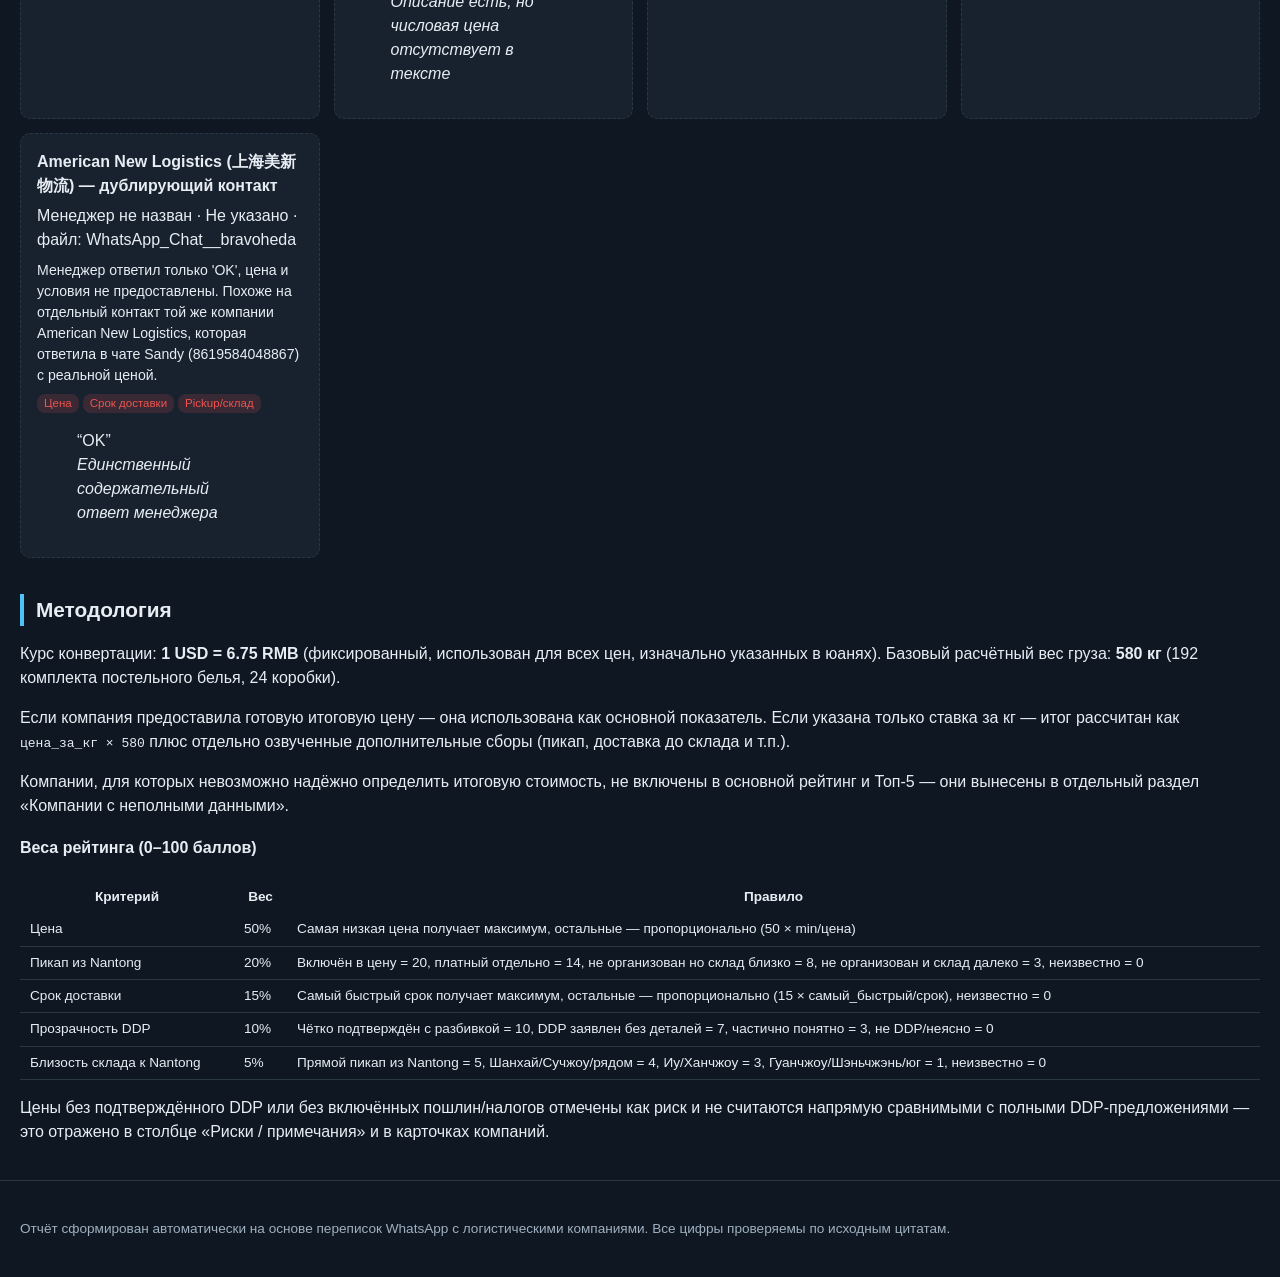
==== commit 5266d955: "Add Simplified Chinese version of cargo report New index-zh.html / app-zh.js / data-zh.json mirror t" ====
--- a/cargo-report/index.html
+++ b/cargo-report/index.html
@@ -10,6 +10,7 @@
 
 <header class="header">
   <div class="container">
+    <div class="lang-switch"><strong>RU</strong> | <a href="index-zh.html">中文</a></div>
     <h1>Сравнение cargo-компаний для доставки груза Nantong → Brooklyn</h1>
     <p class="subtitle" id="header-stats">Загрузка данных…</p>
   </div>
--- a/cargo-report/styles.css
+++ b/cargo-report/styles.css
@@ -37,6 +37,20 @@
 .header h1 {
   margin: 0 0 8px;
   font-size: 1.6rem;
+}
+
+.lang-switch {
+  margin: 0 0 10px;
+  font-size: 0.85rem;
+}
+
+.lang-switch a {
+  color: var(--text-dim);
+  text-decoration: none;
+}
+
+.lang-switch a:hover {
+  text-decoration: underline;
 }
 
 .subtitle {
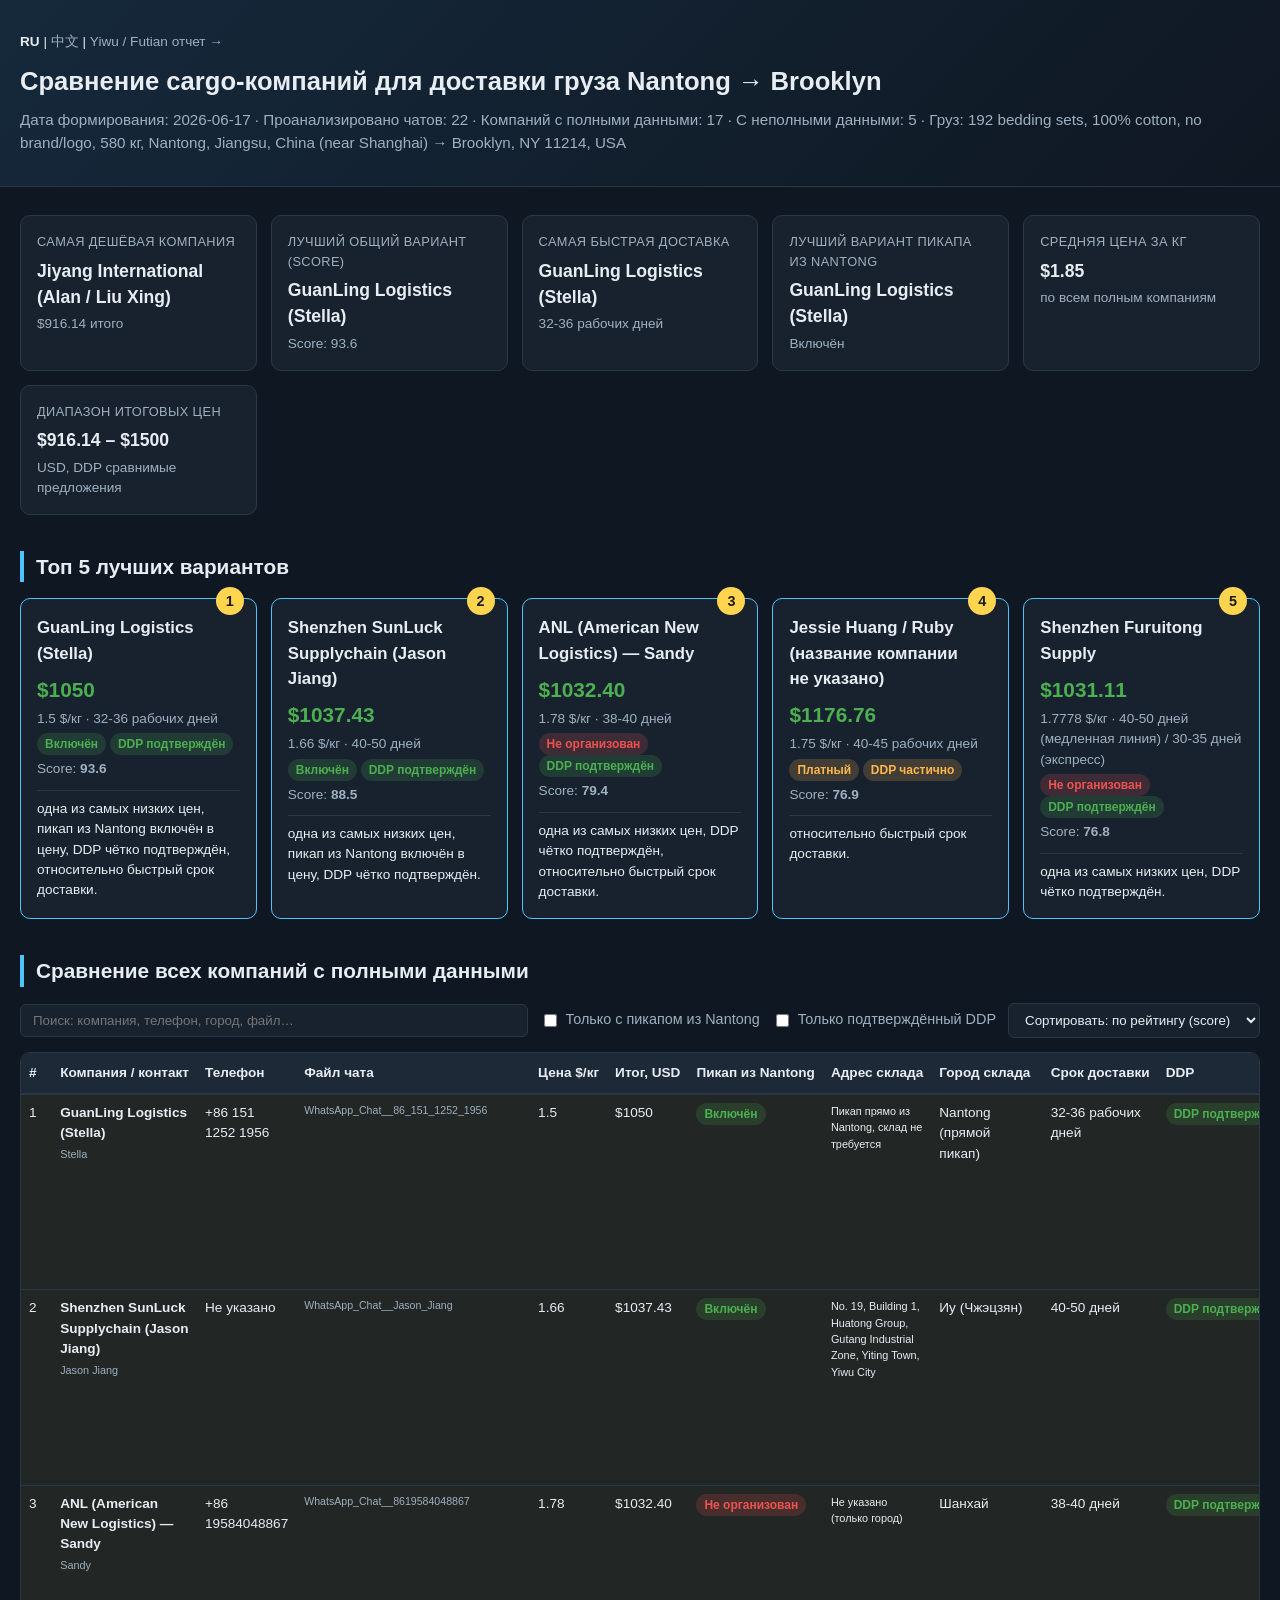
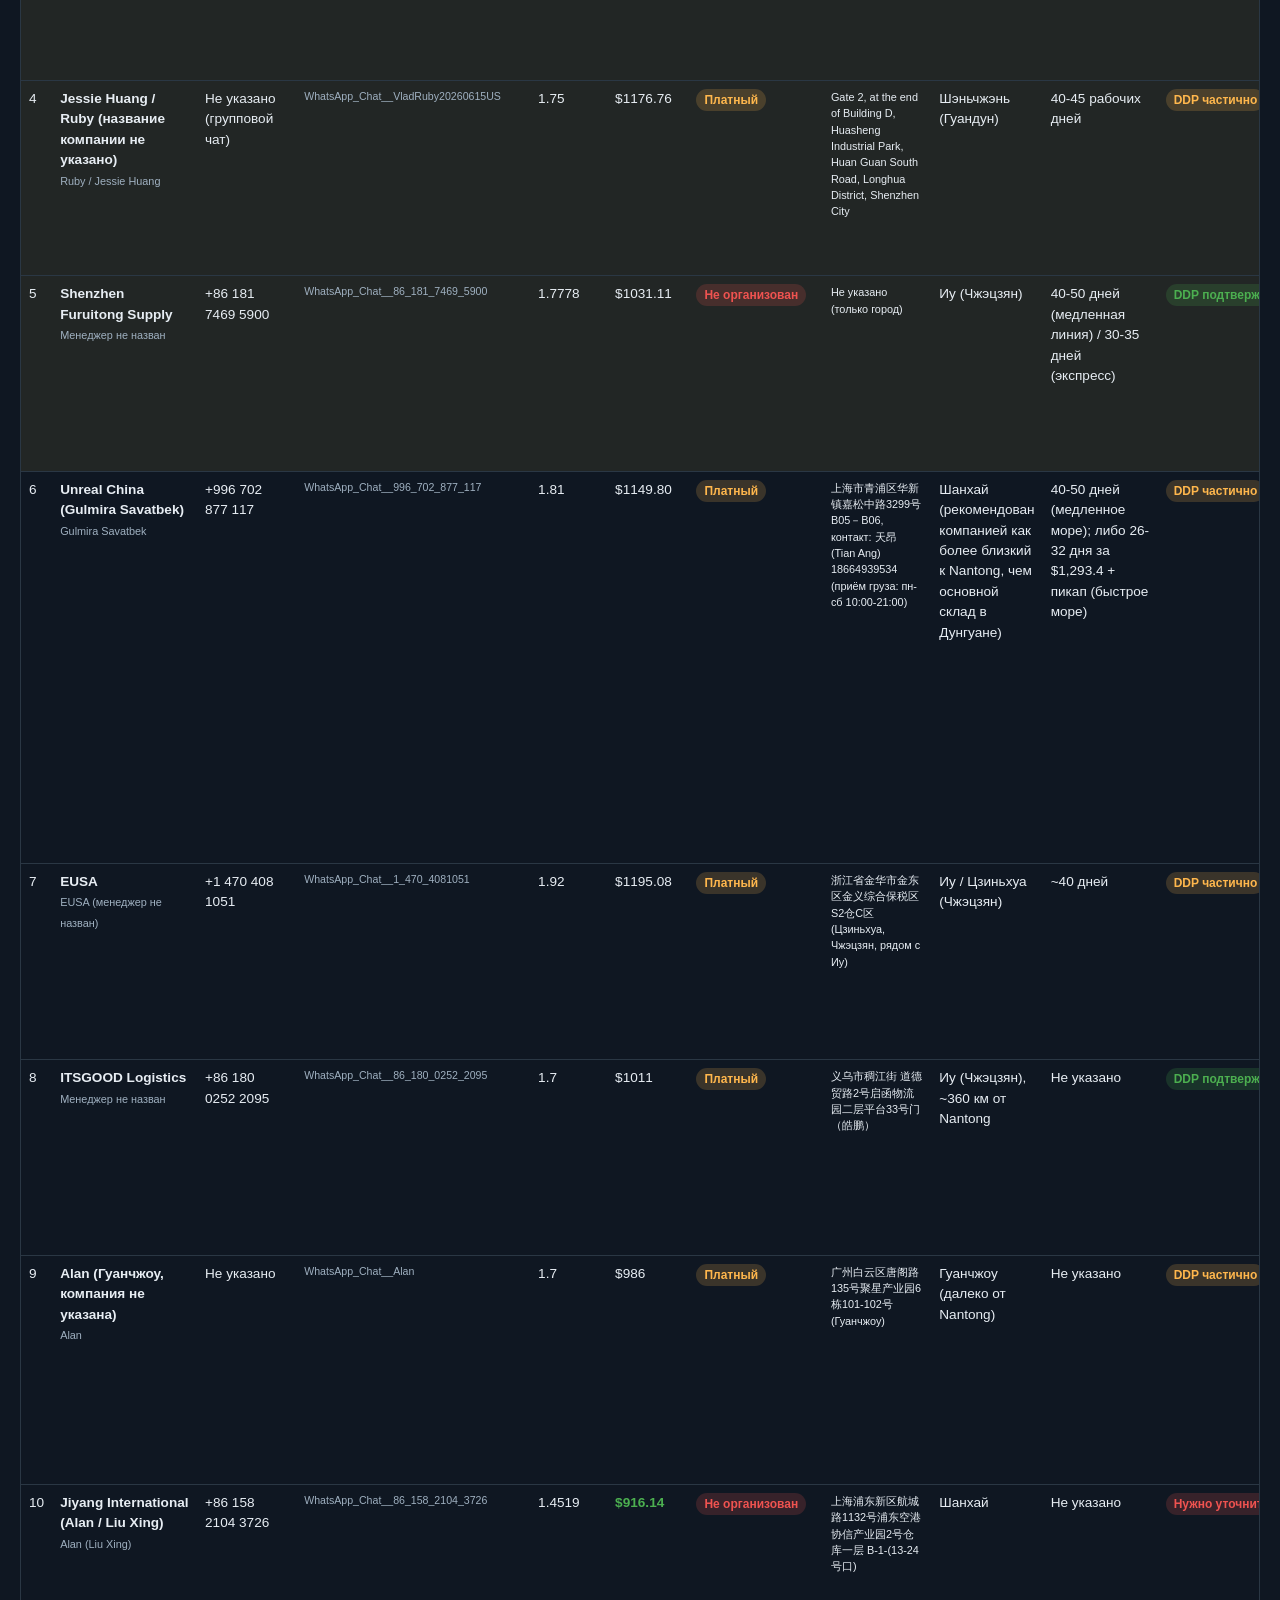
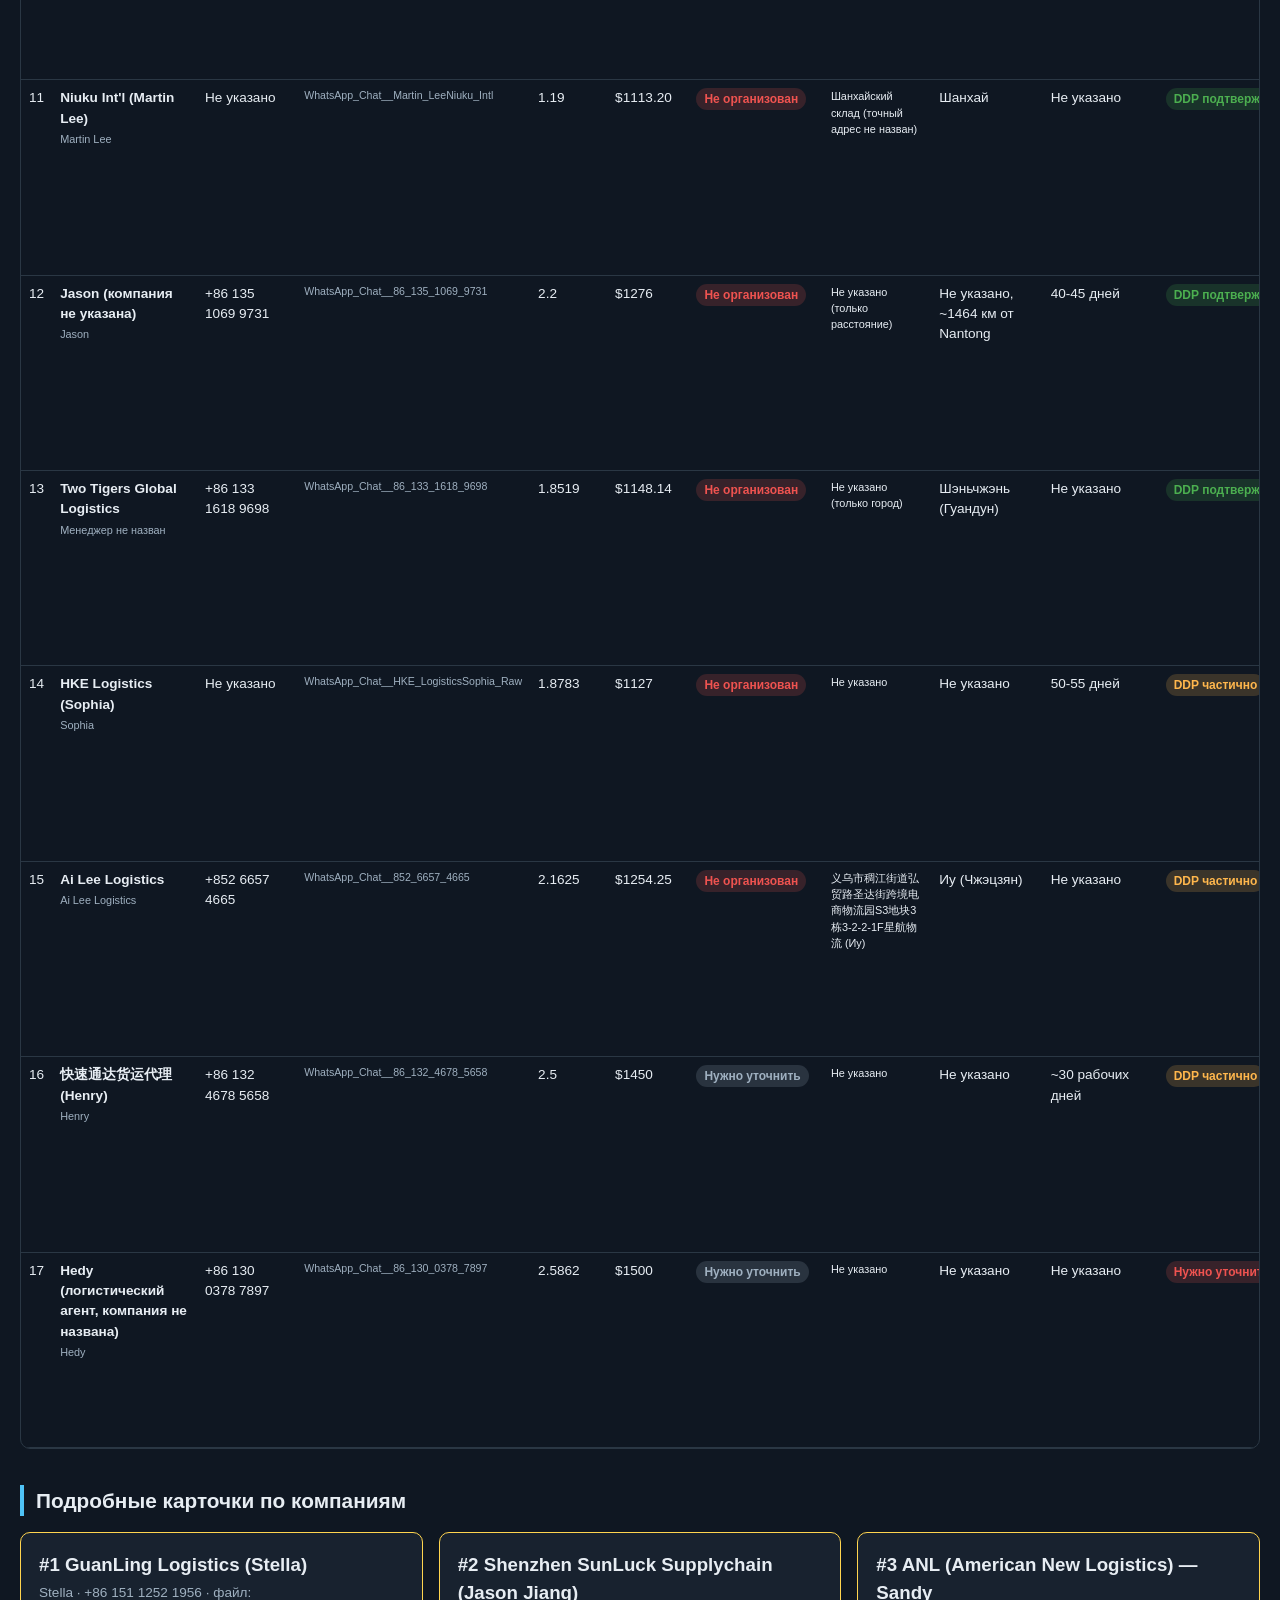
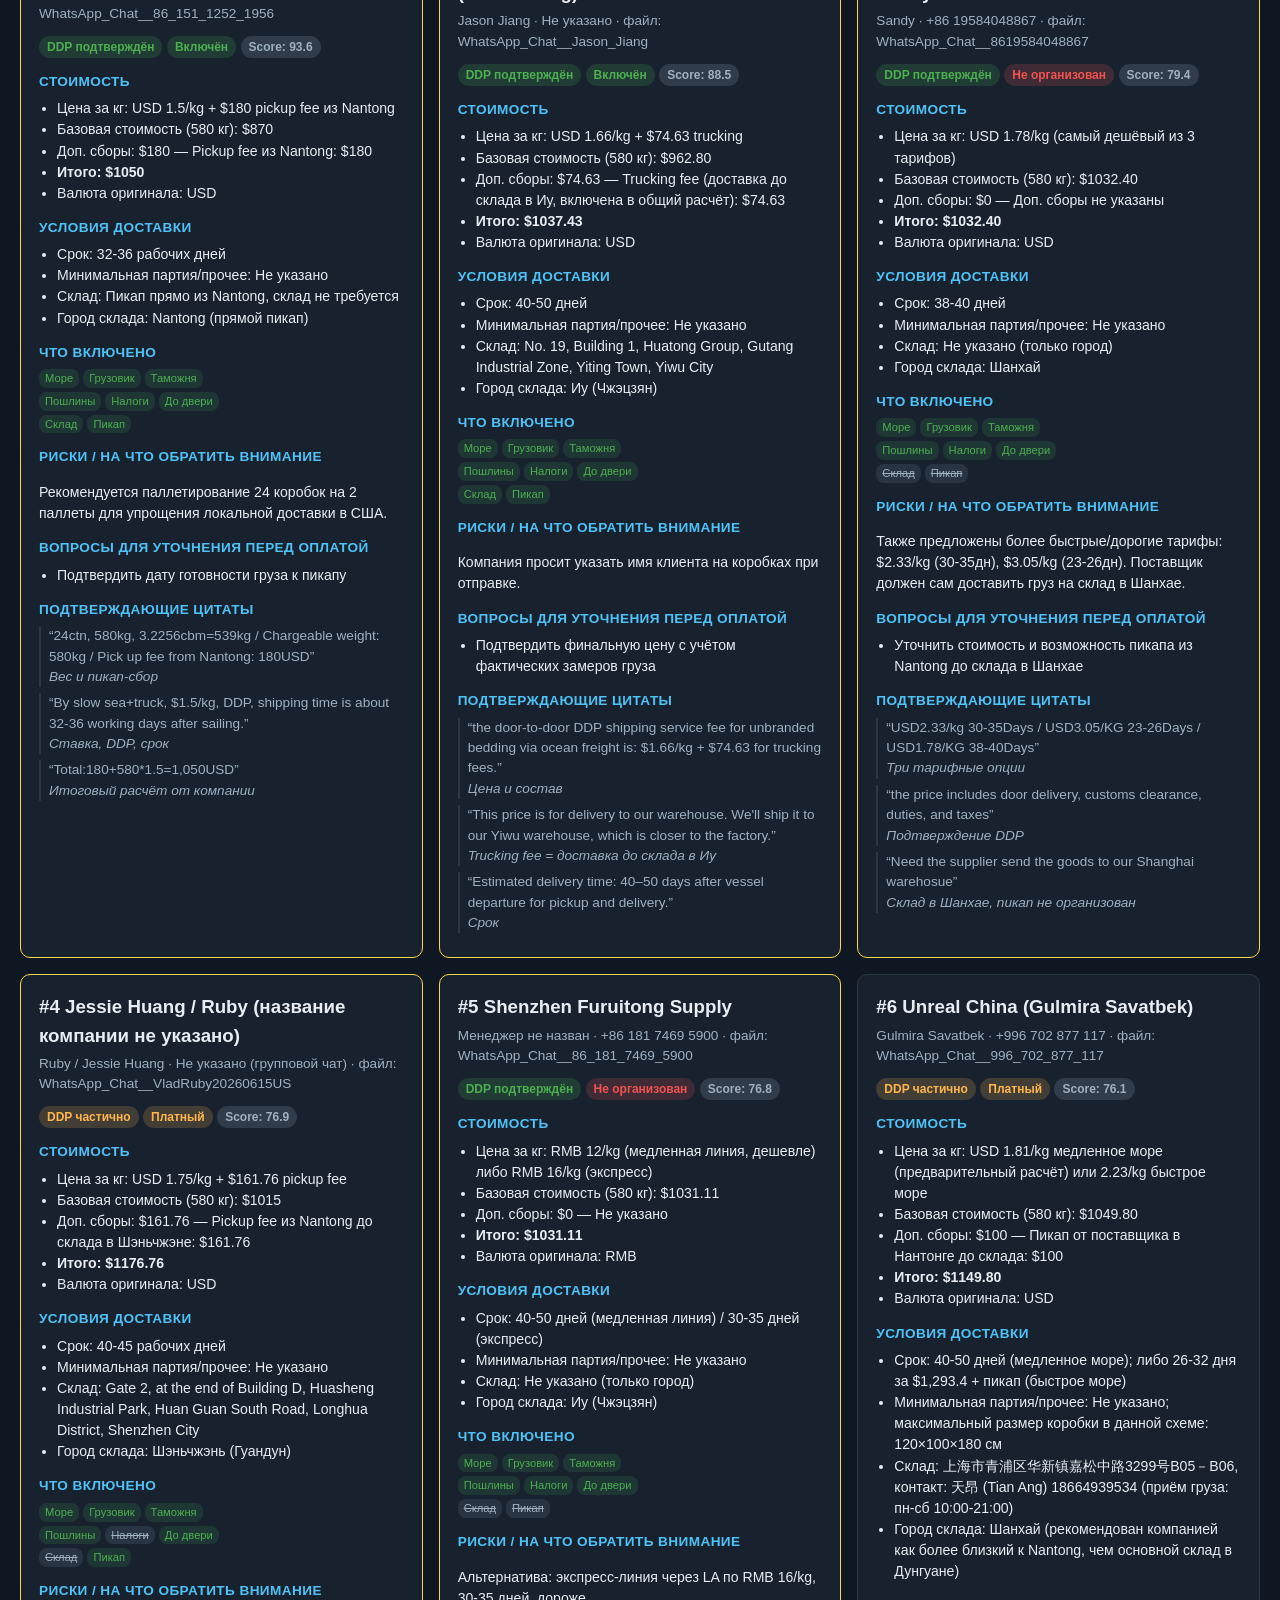
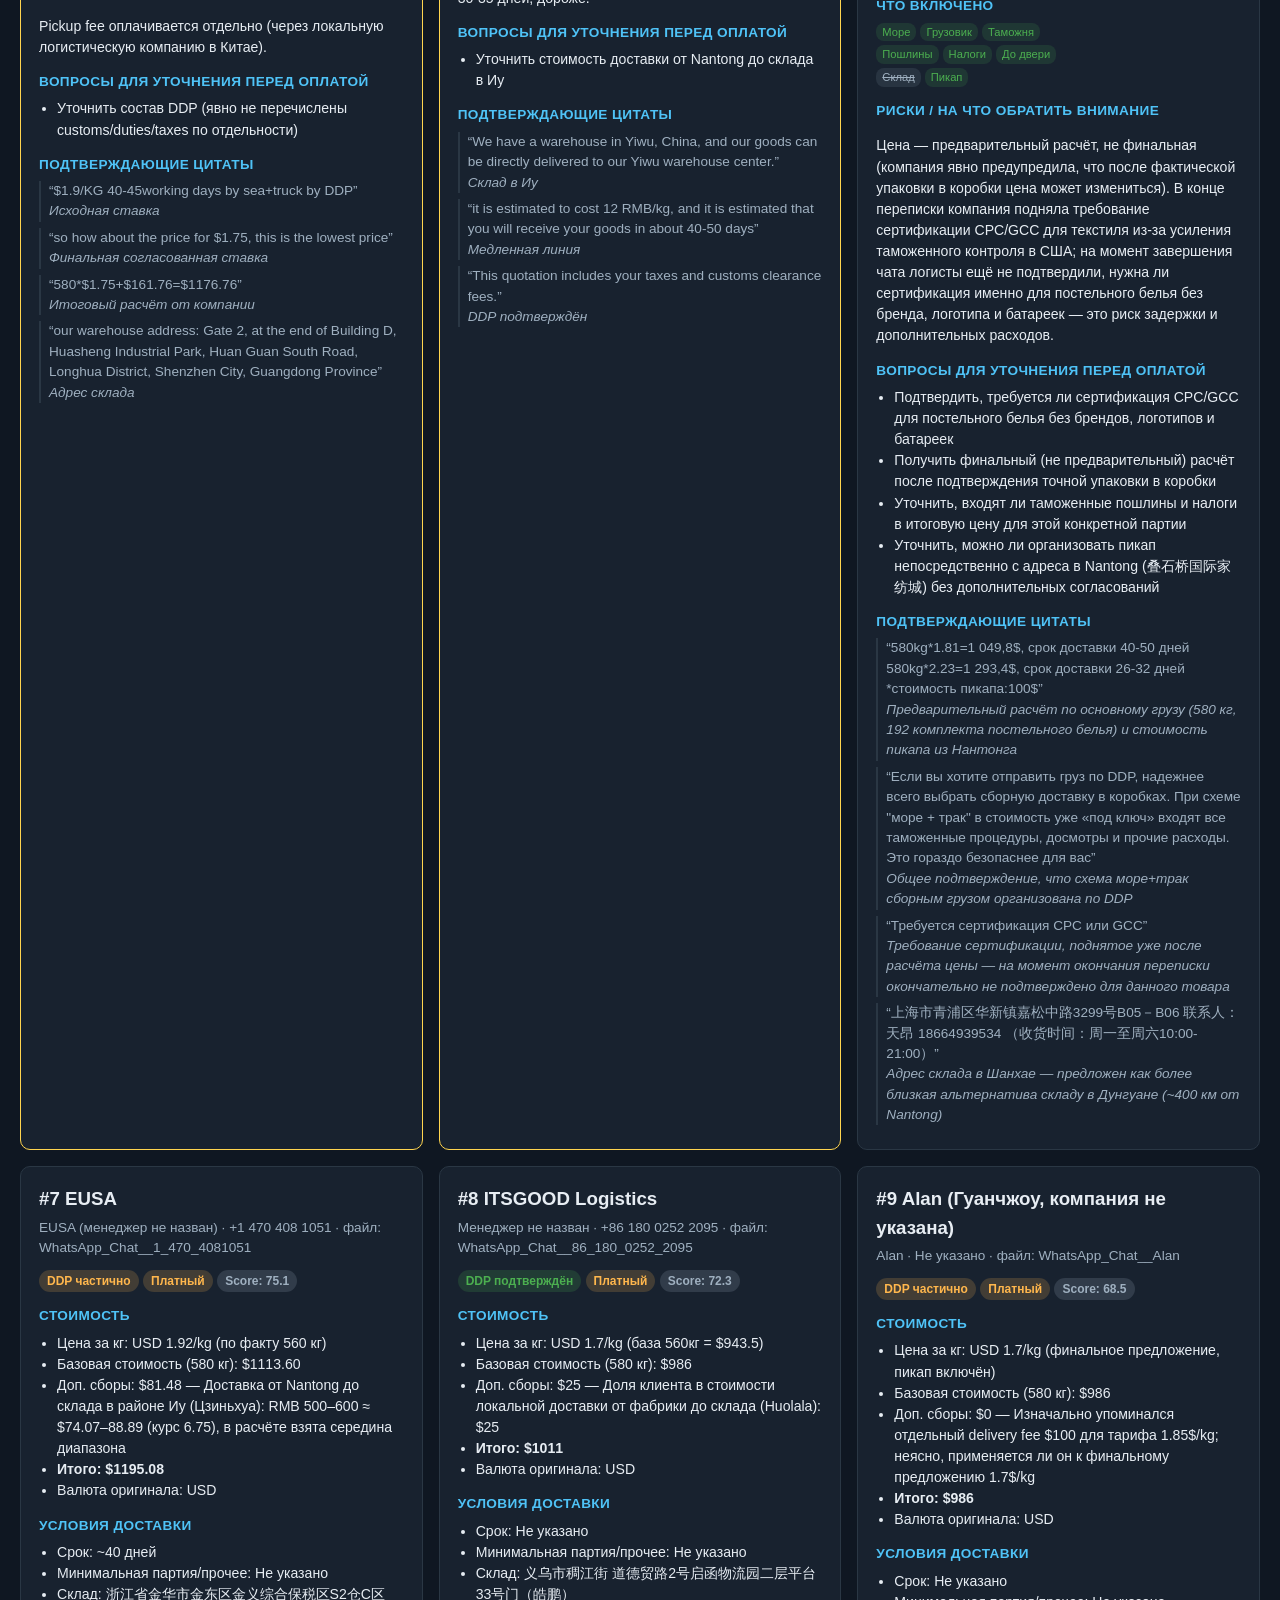
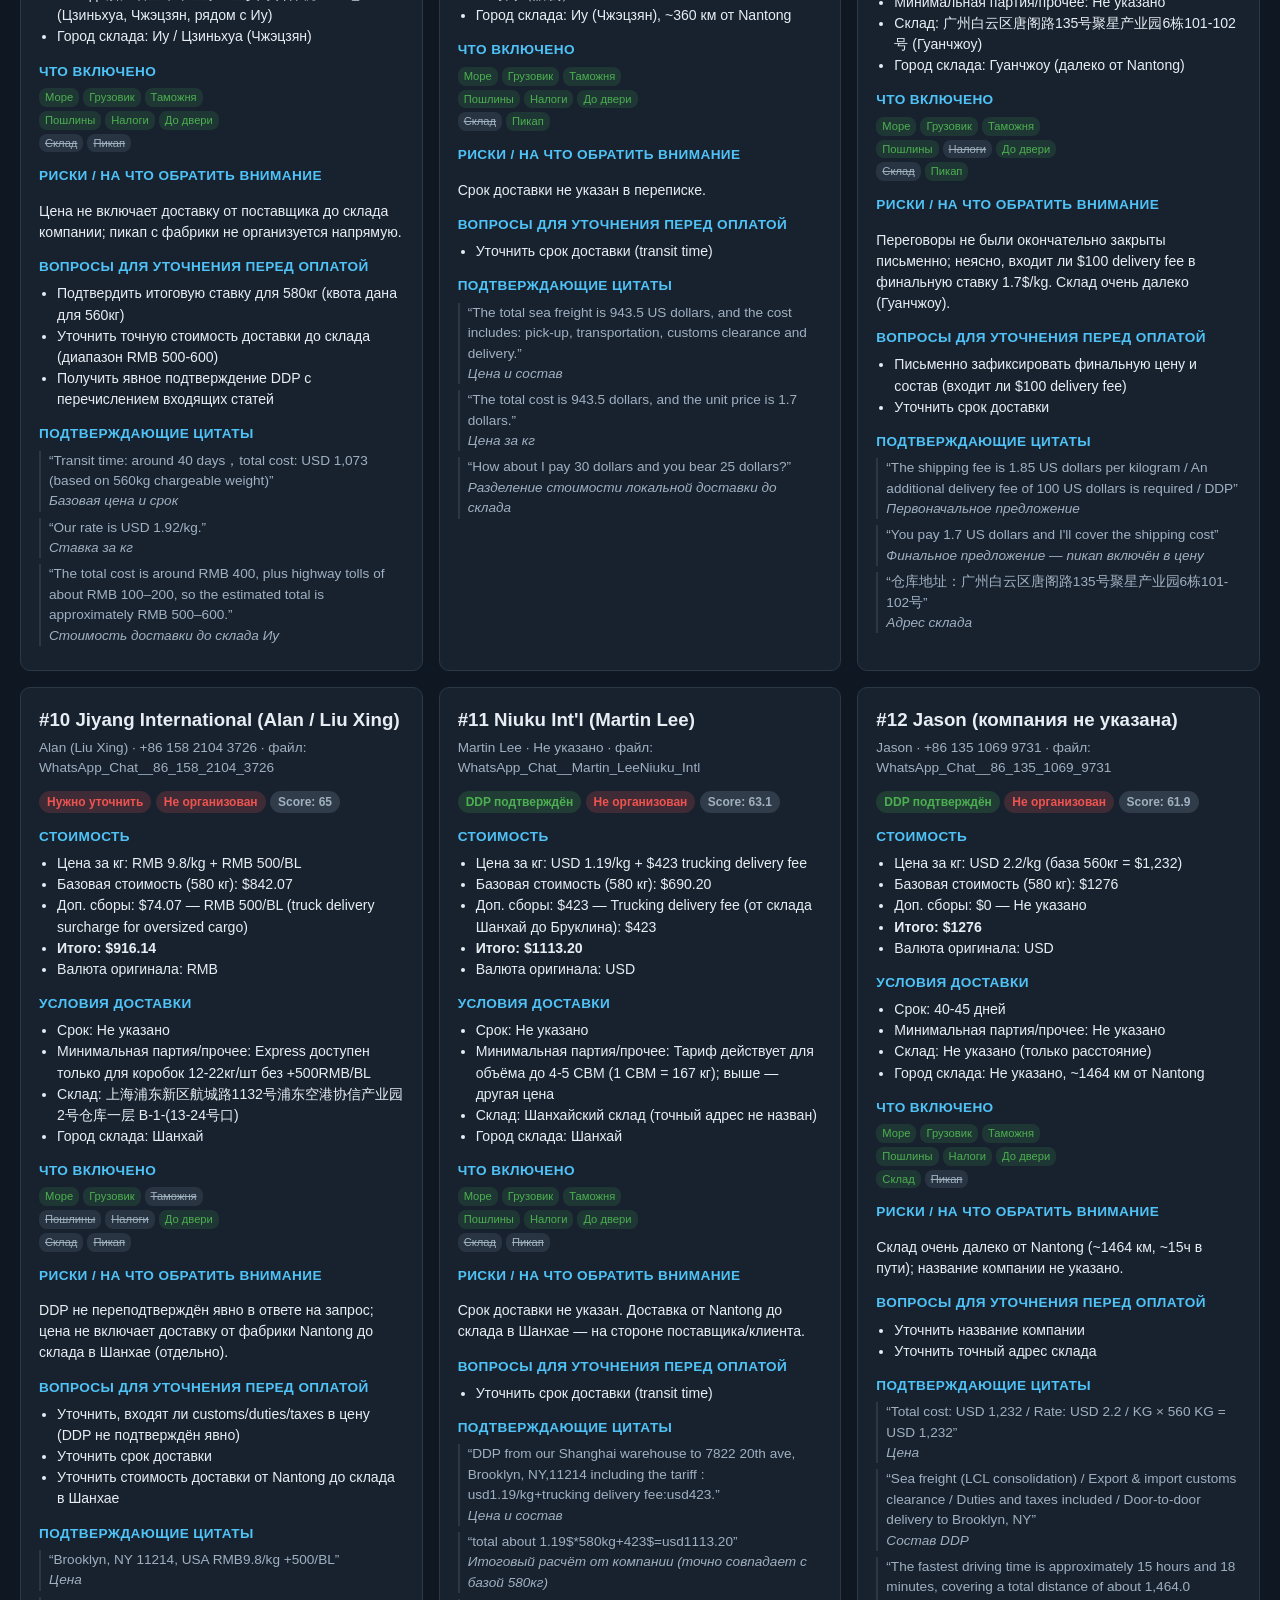
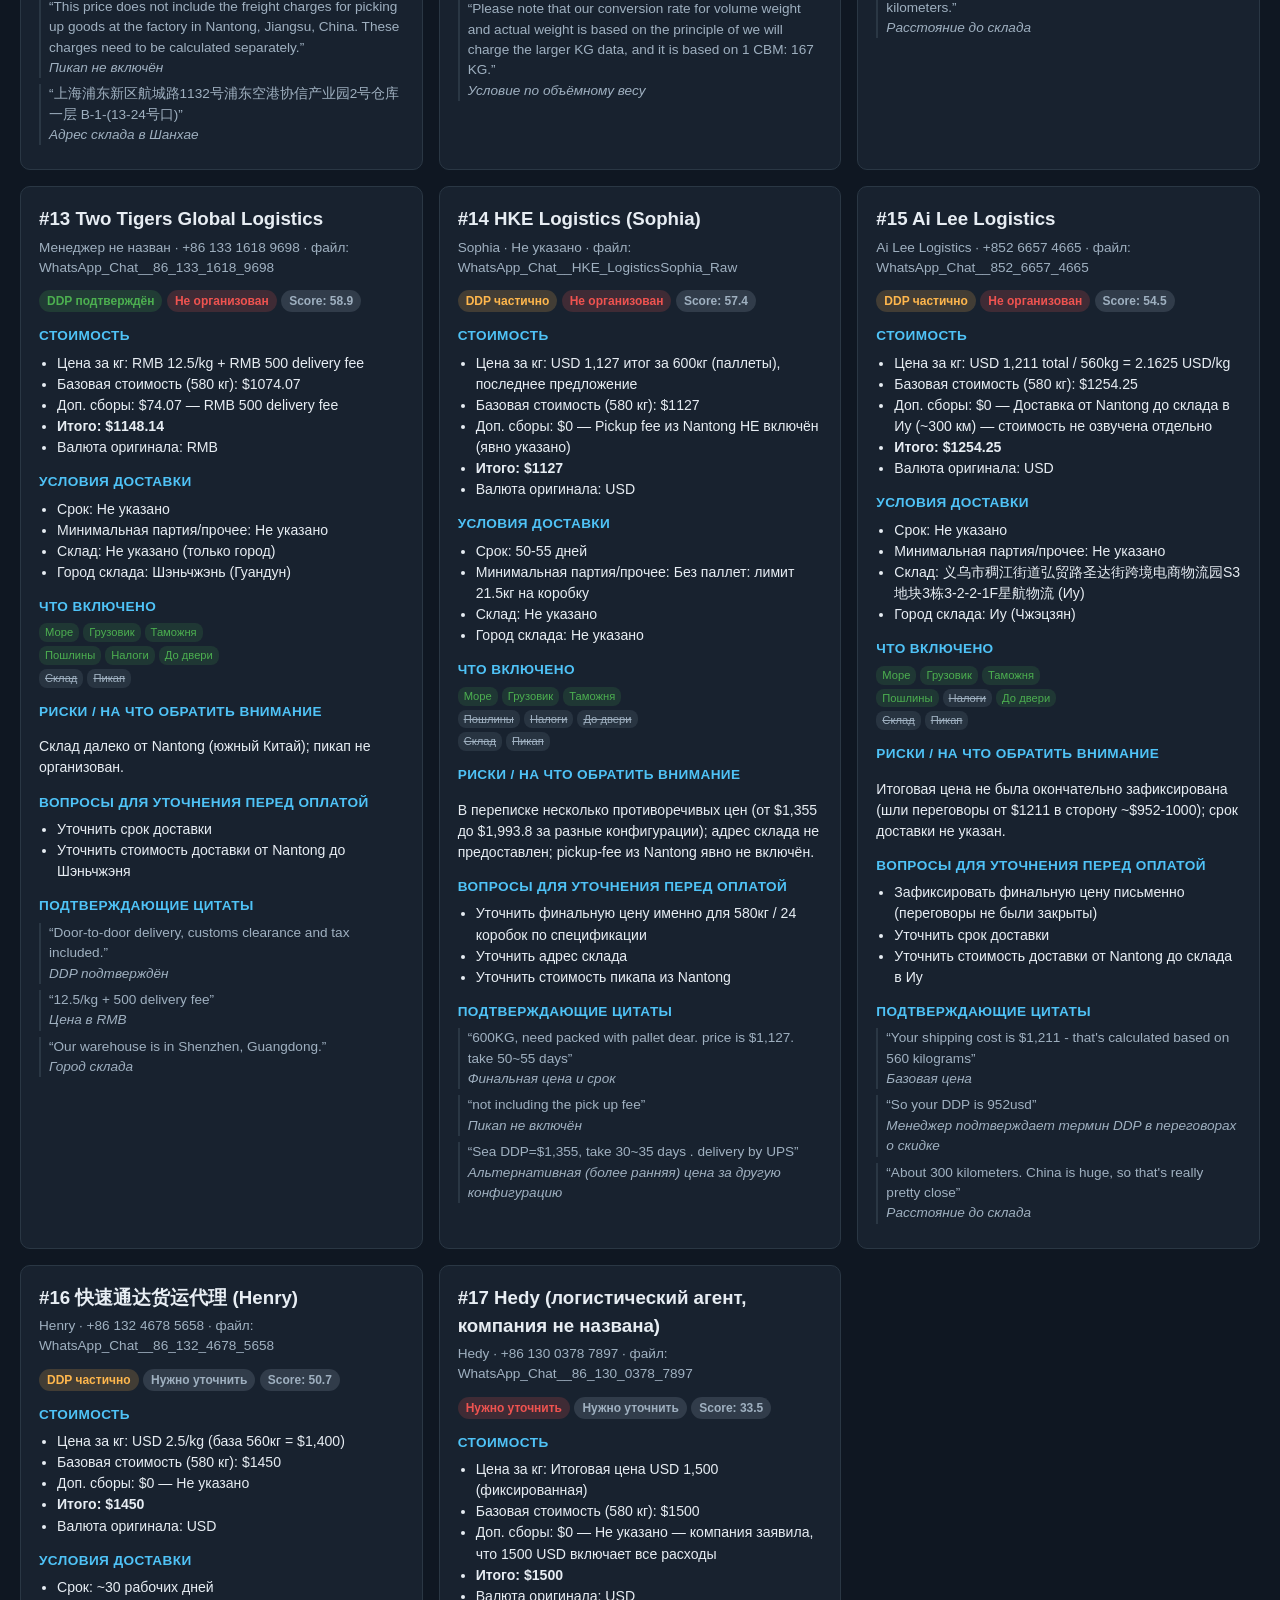
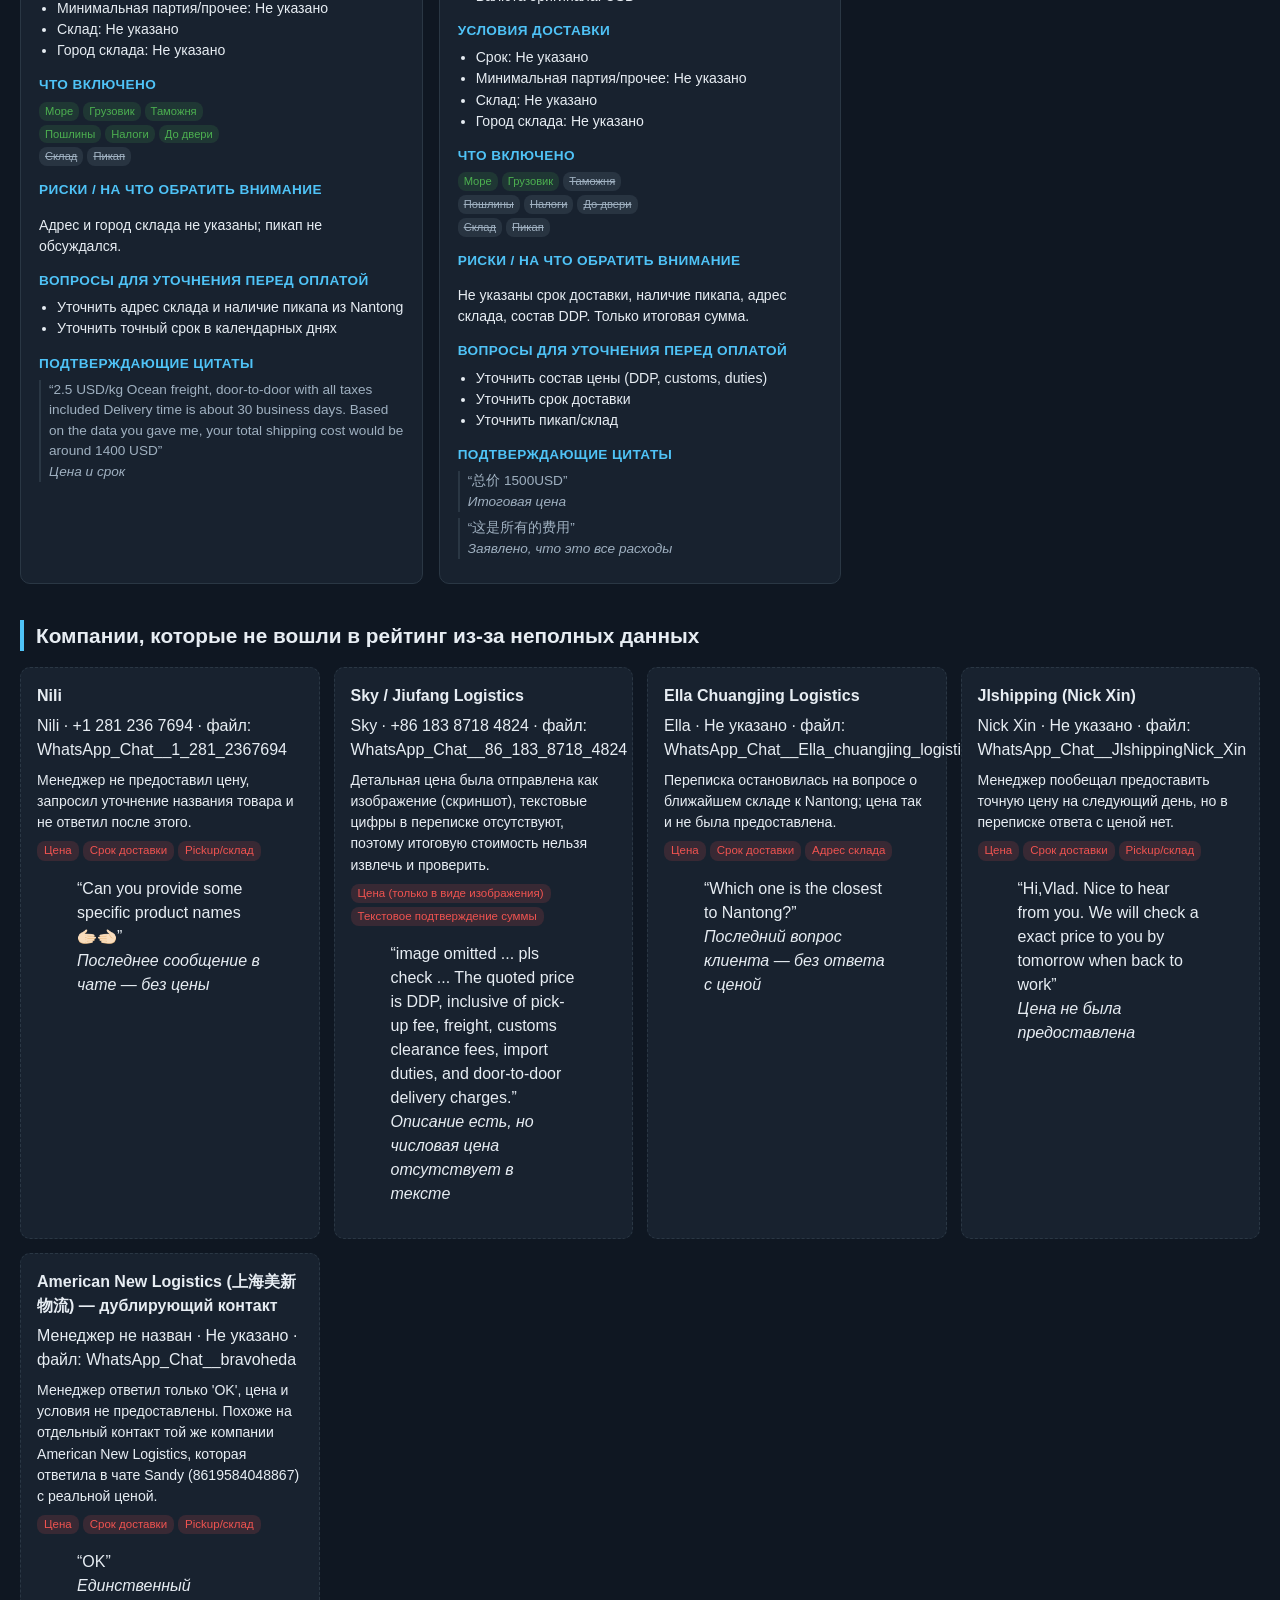
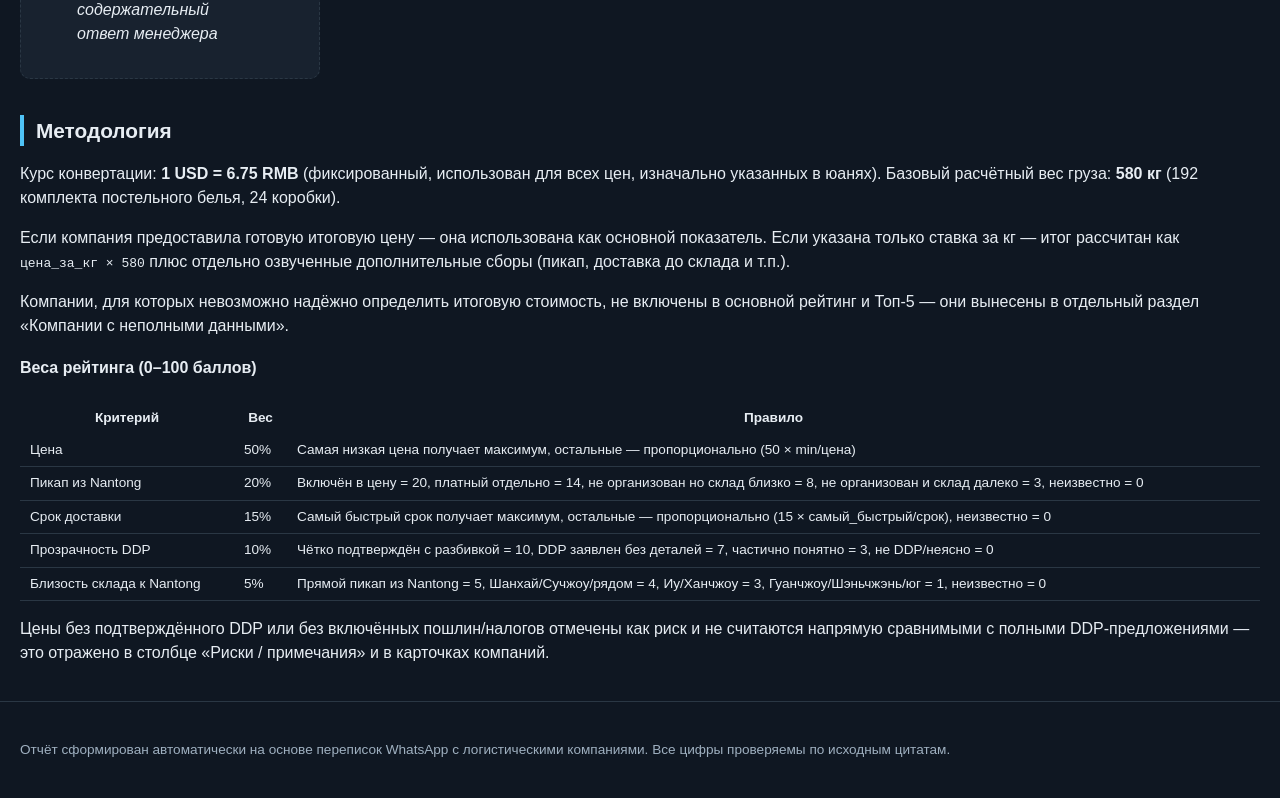
==== commit 7bdf2440: "Merge Yiwu/Futian report under cargo-report/yiwu/ to fix Pages collision A separate workflow on main" ====
--- a/cargo-report/index.html
+++ b/cargo-report/index.html
@@ -10,7 +10,7 @@
 
 <header class="header">
   <div class="container">
-    <div class="lang-switch"><strong>RU</strong> | <a href="index-zh.html">中文</a></div>
+    <div class="lang-switch"><strong>RU</strong> | <a href="index-zh.html">中文</a> | <a href="yiwu/index.html">Yiwu / Futian отчет →</a></div>
     <h1>Сравнение cargo-компаний для доставки груза Nantong → Brooklyn</h1>
     <p class="subtitle" id="header-stats">Загрузка данных…</p>
   </div>
